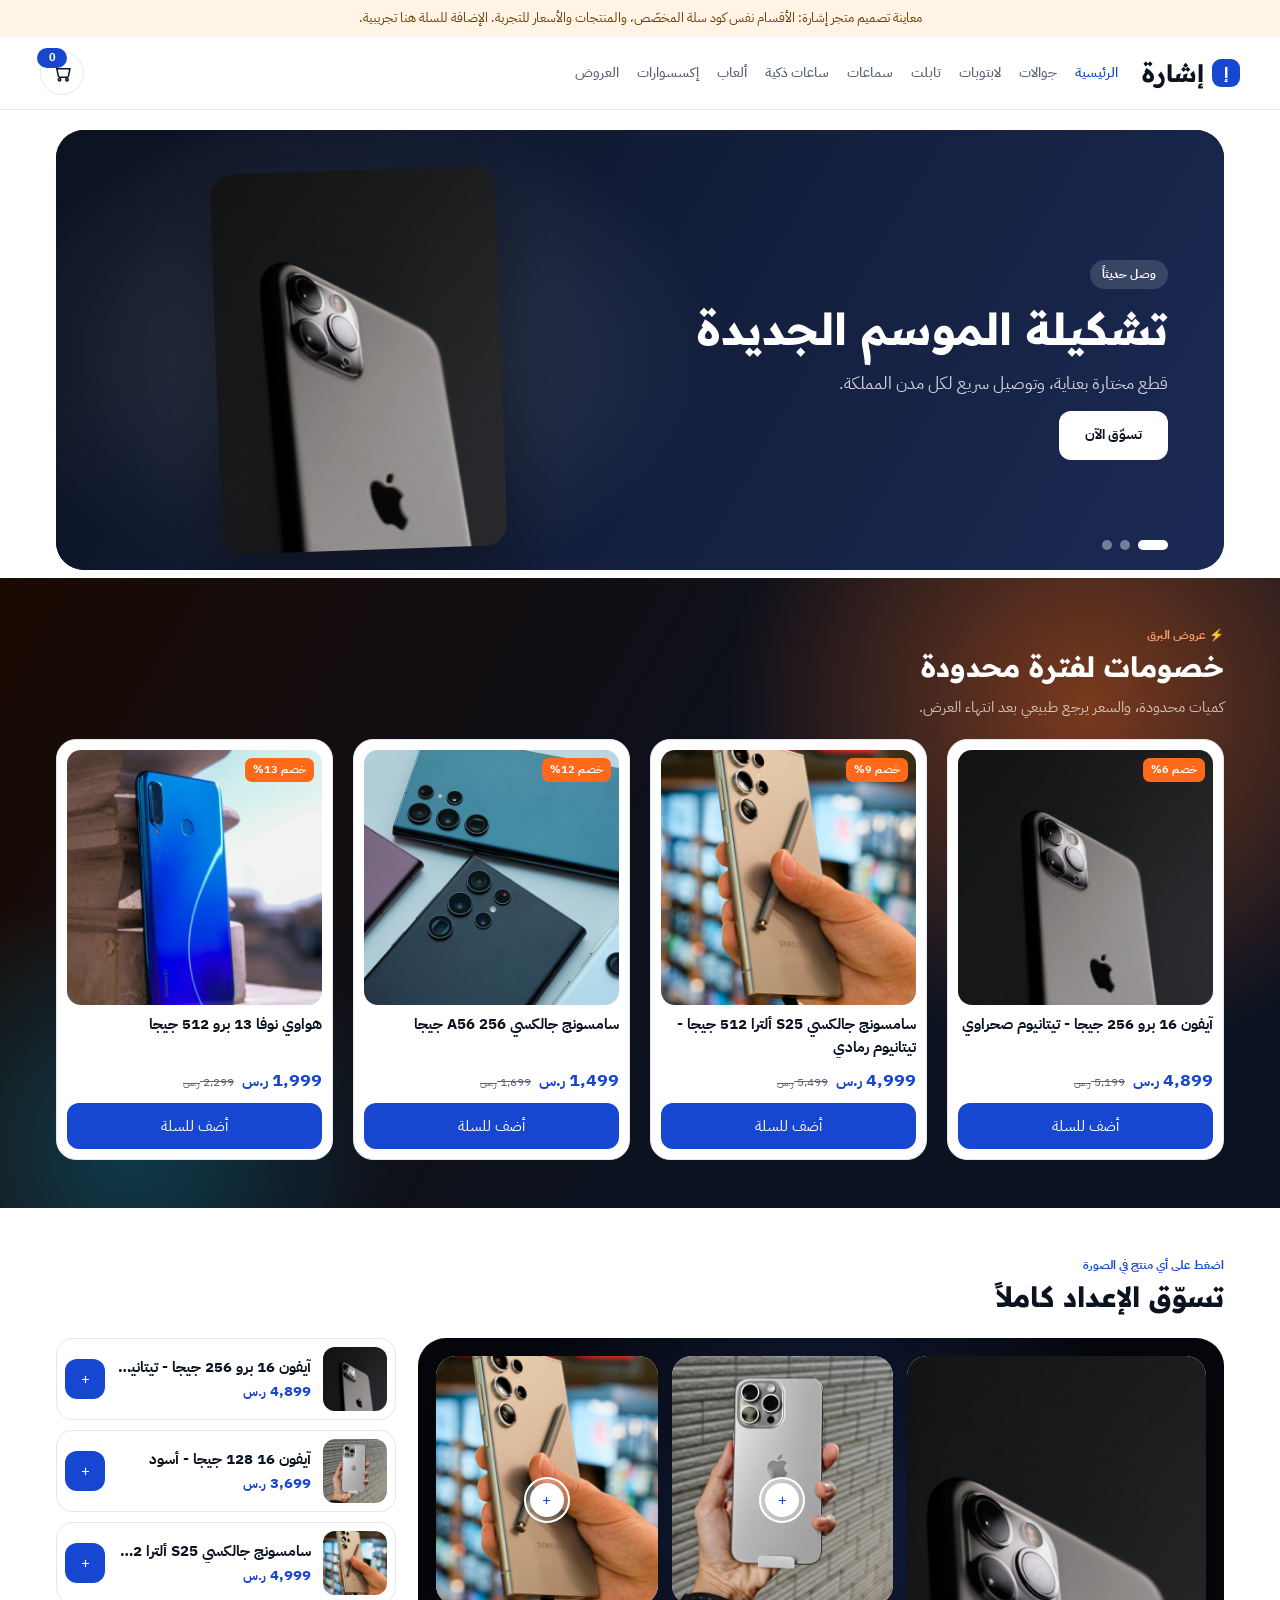
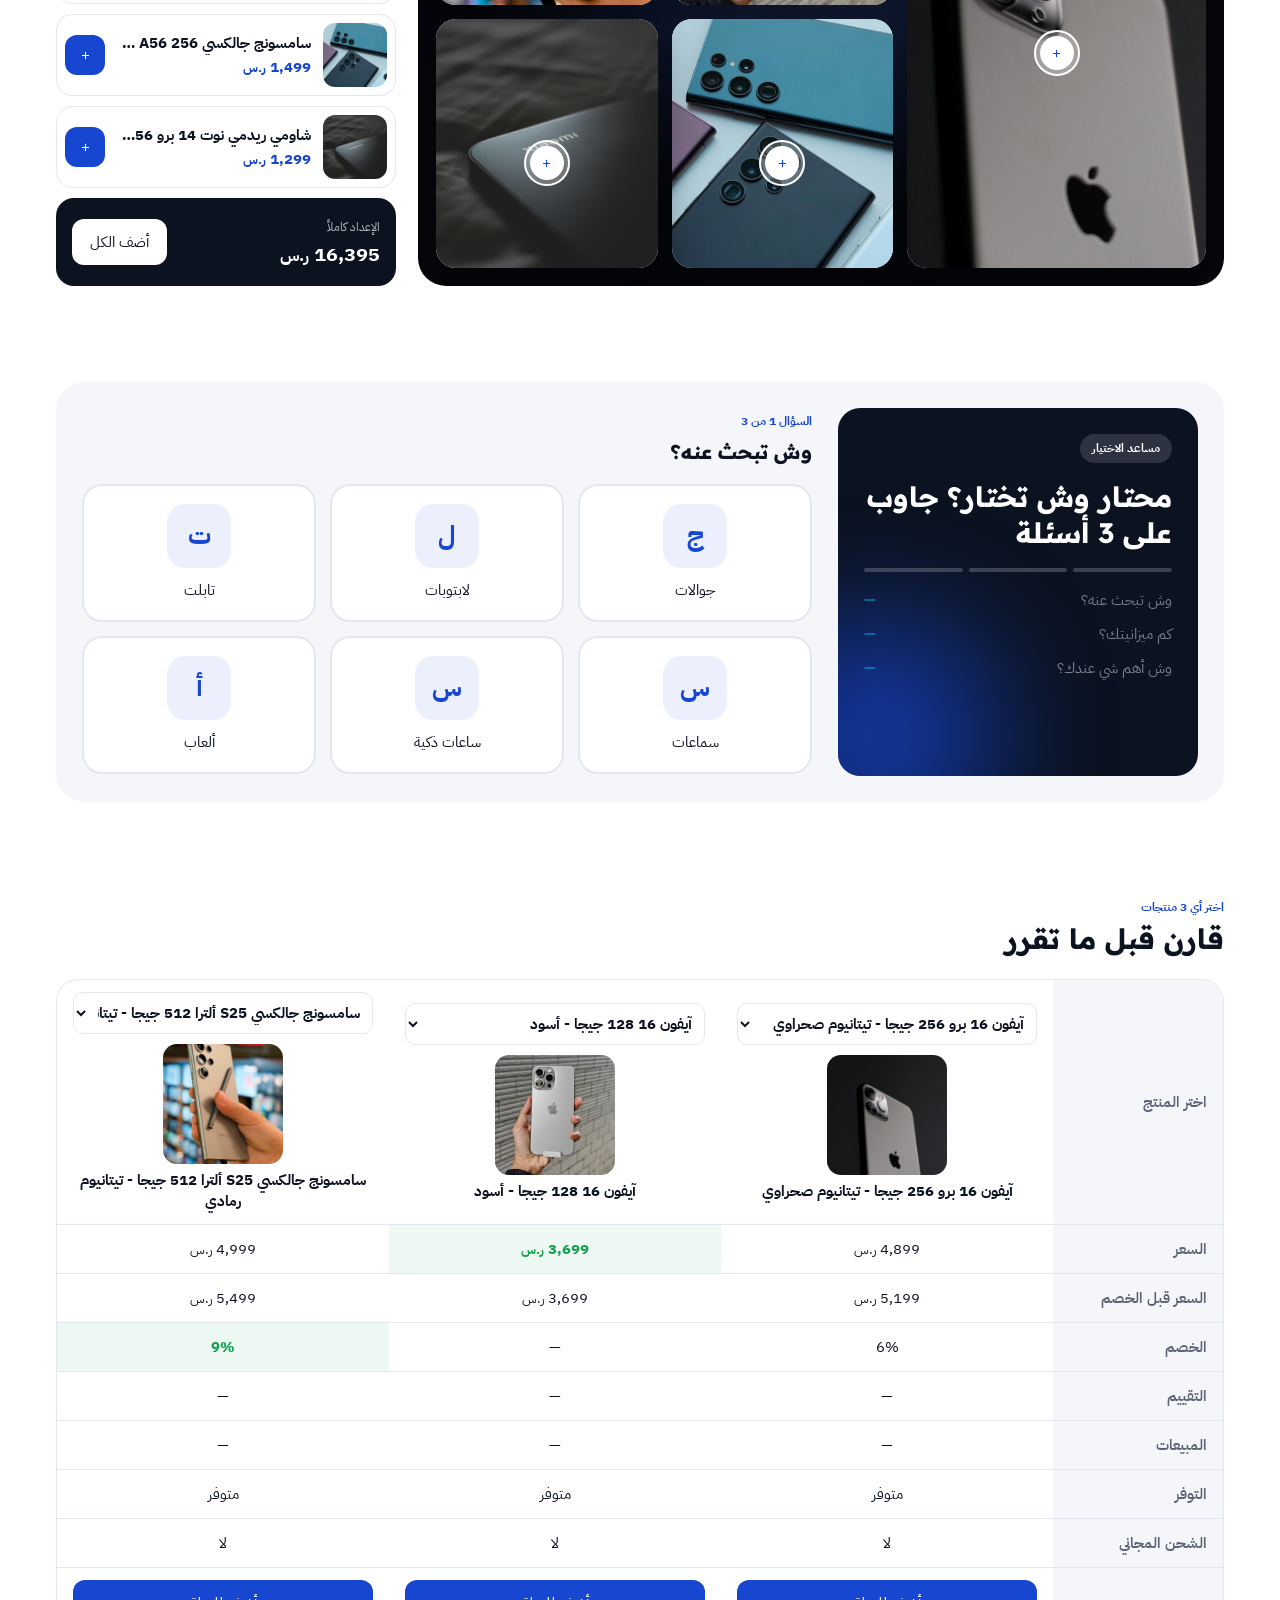
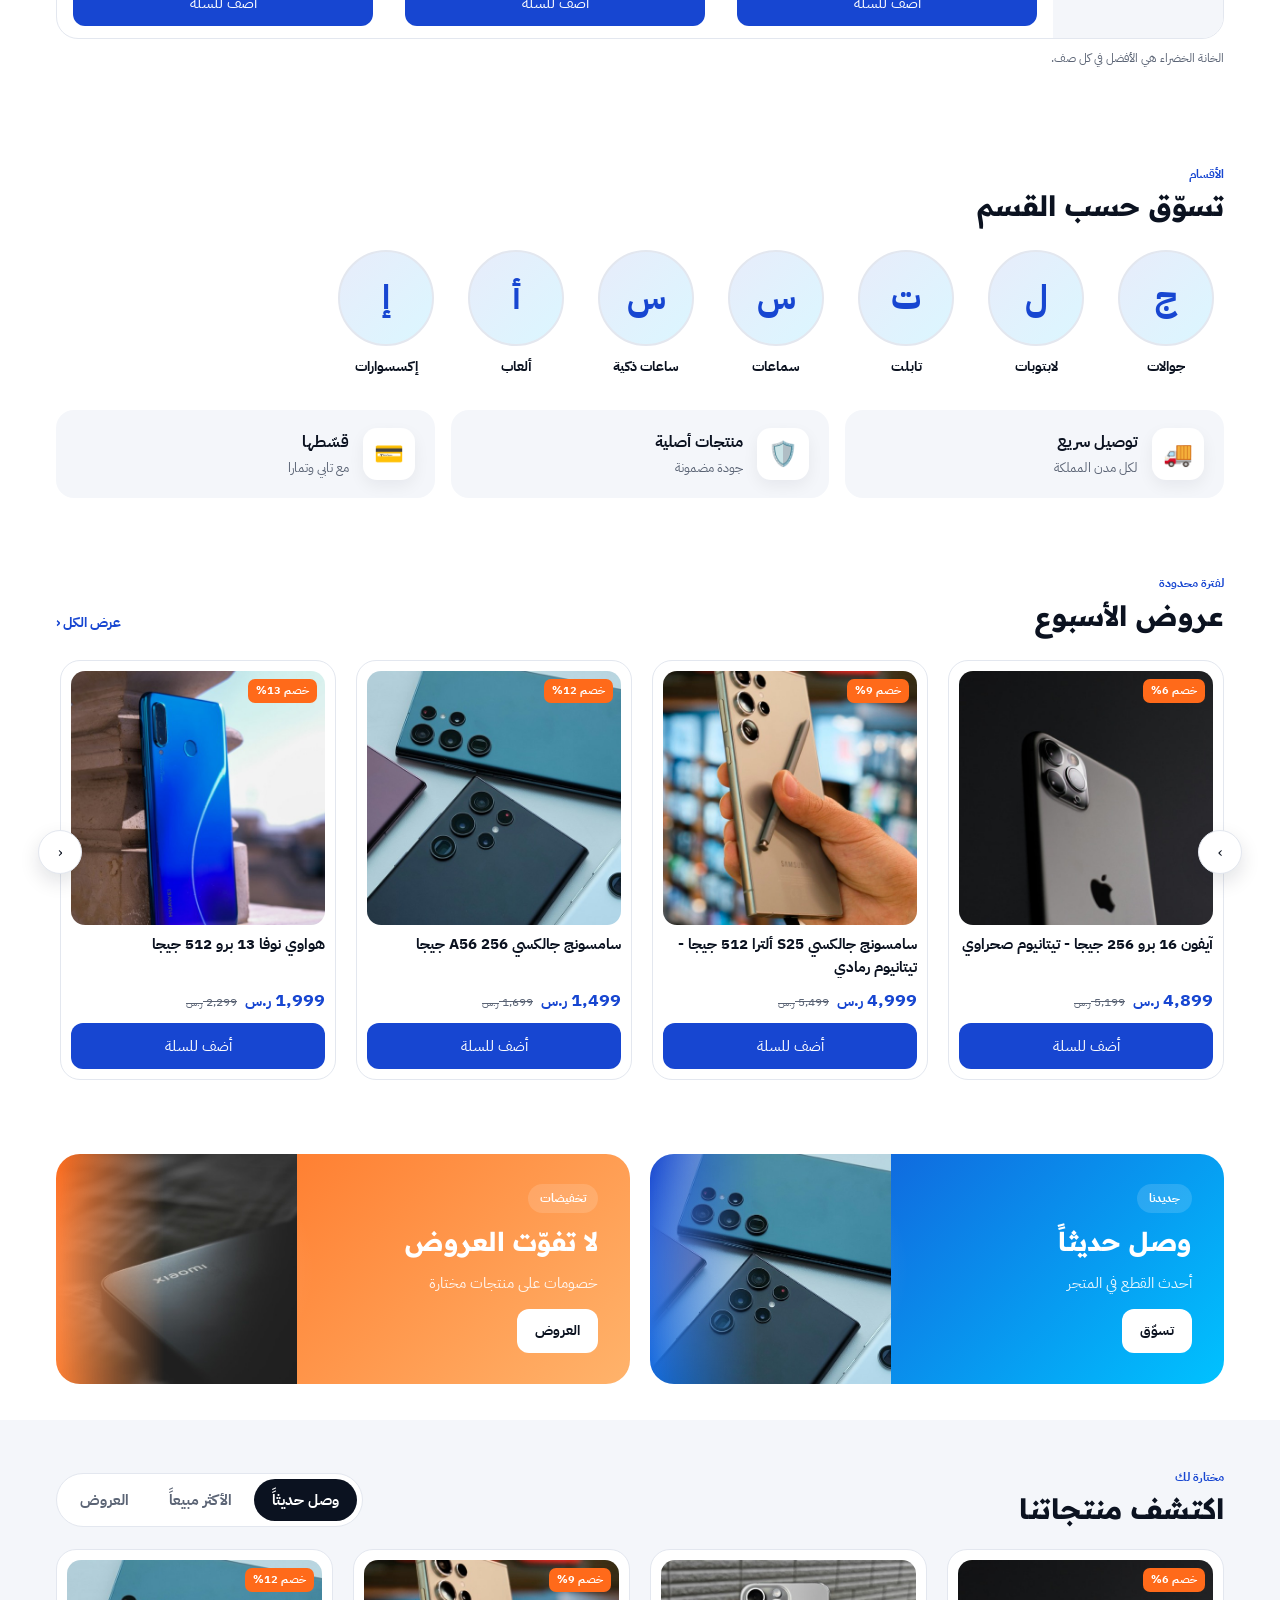
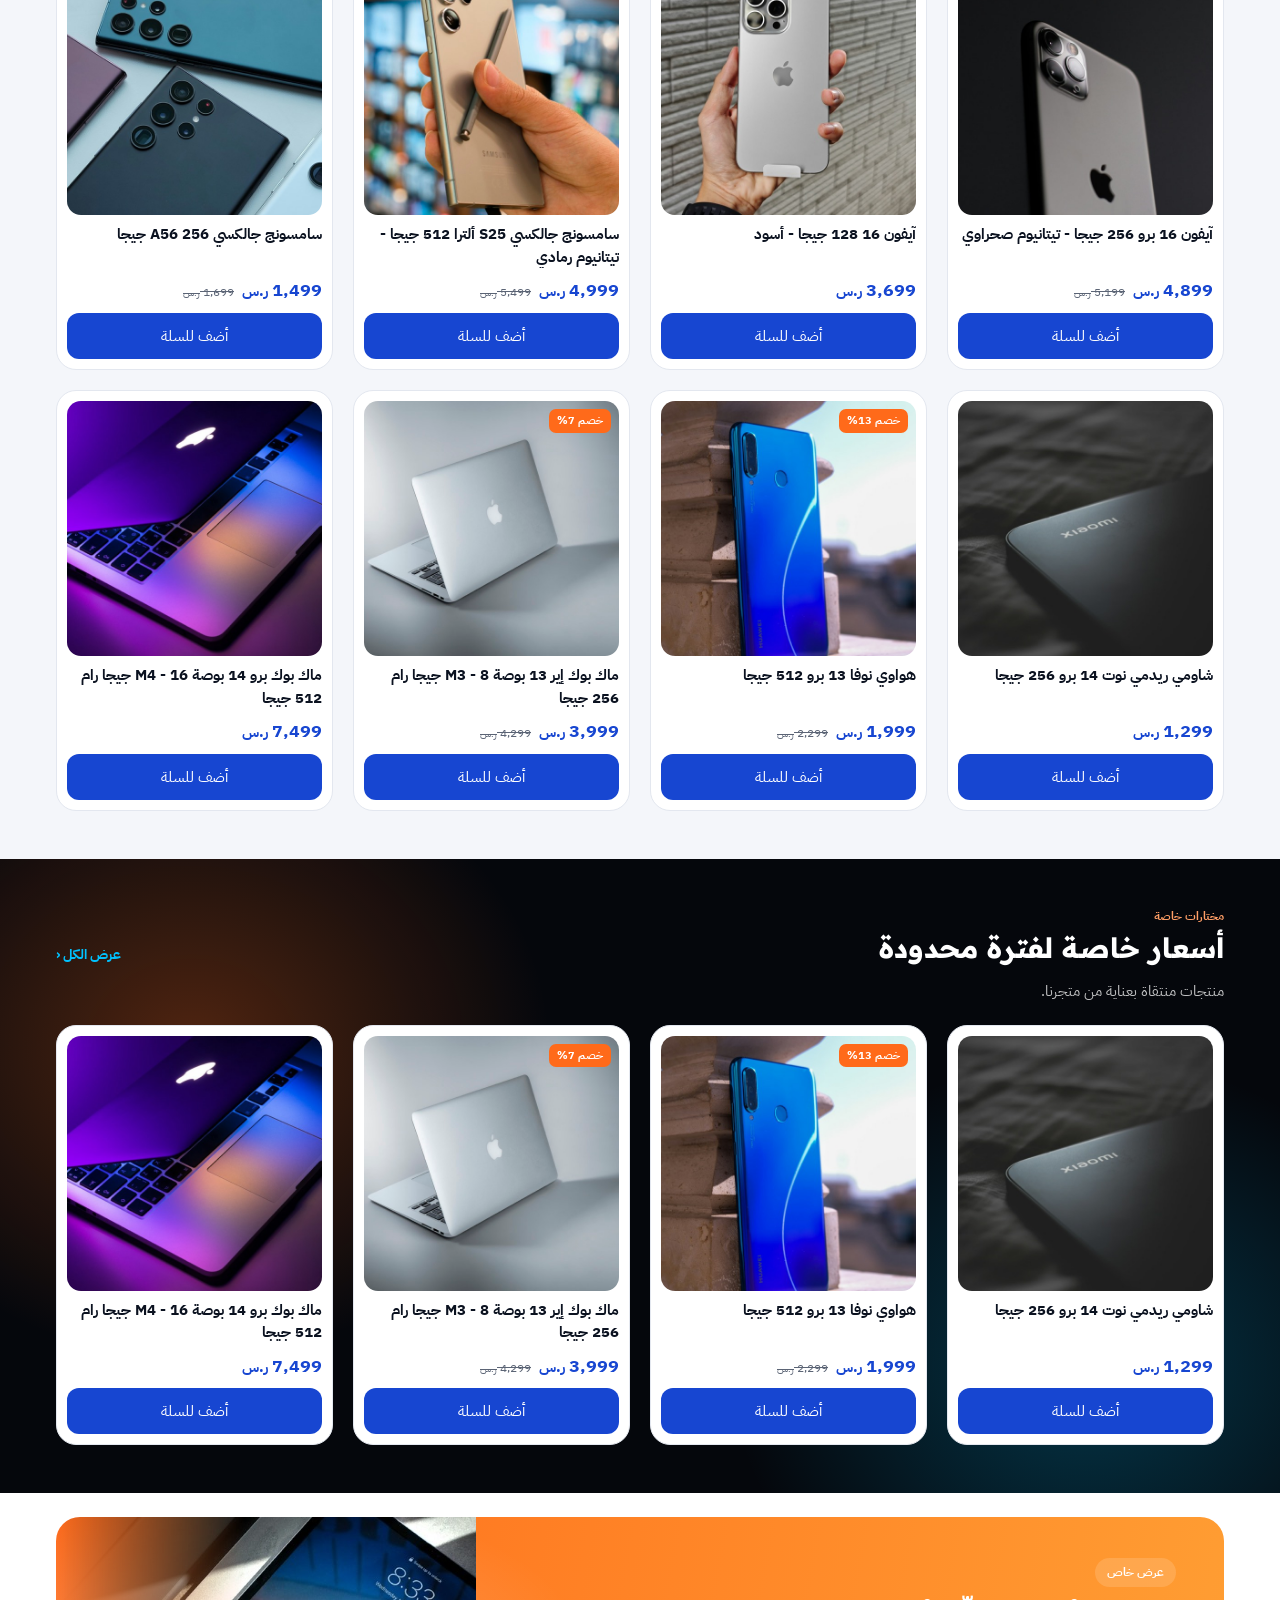
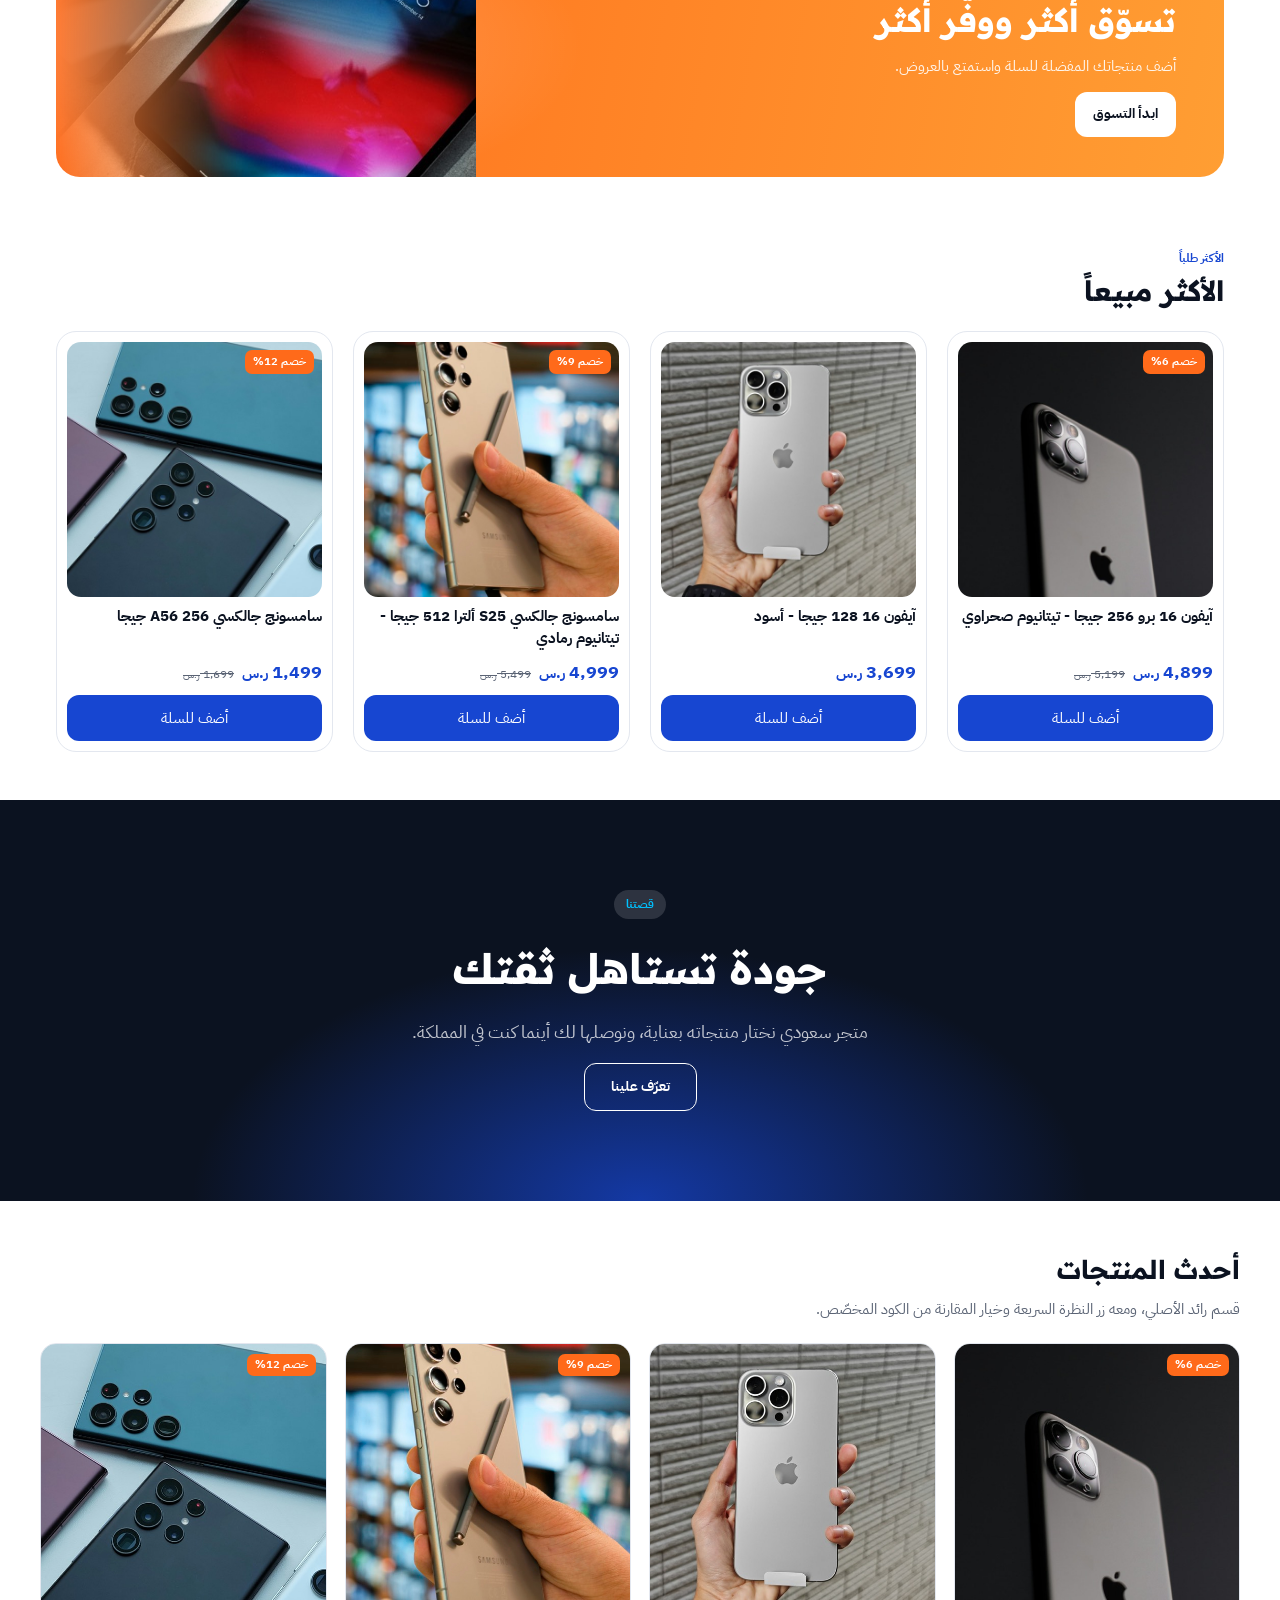
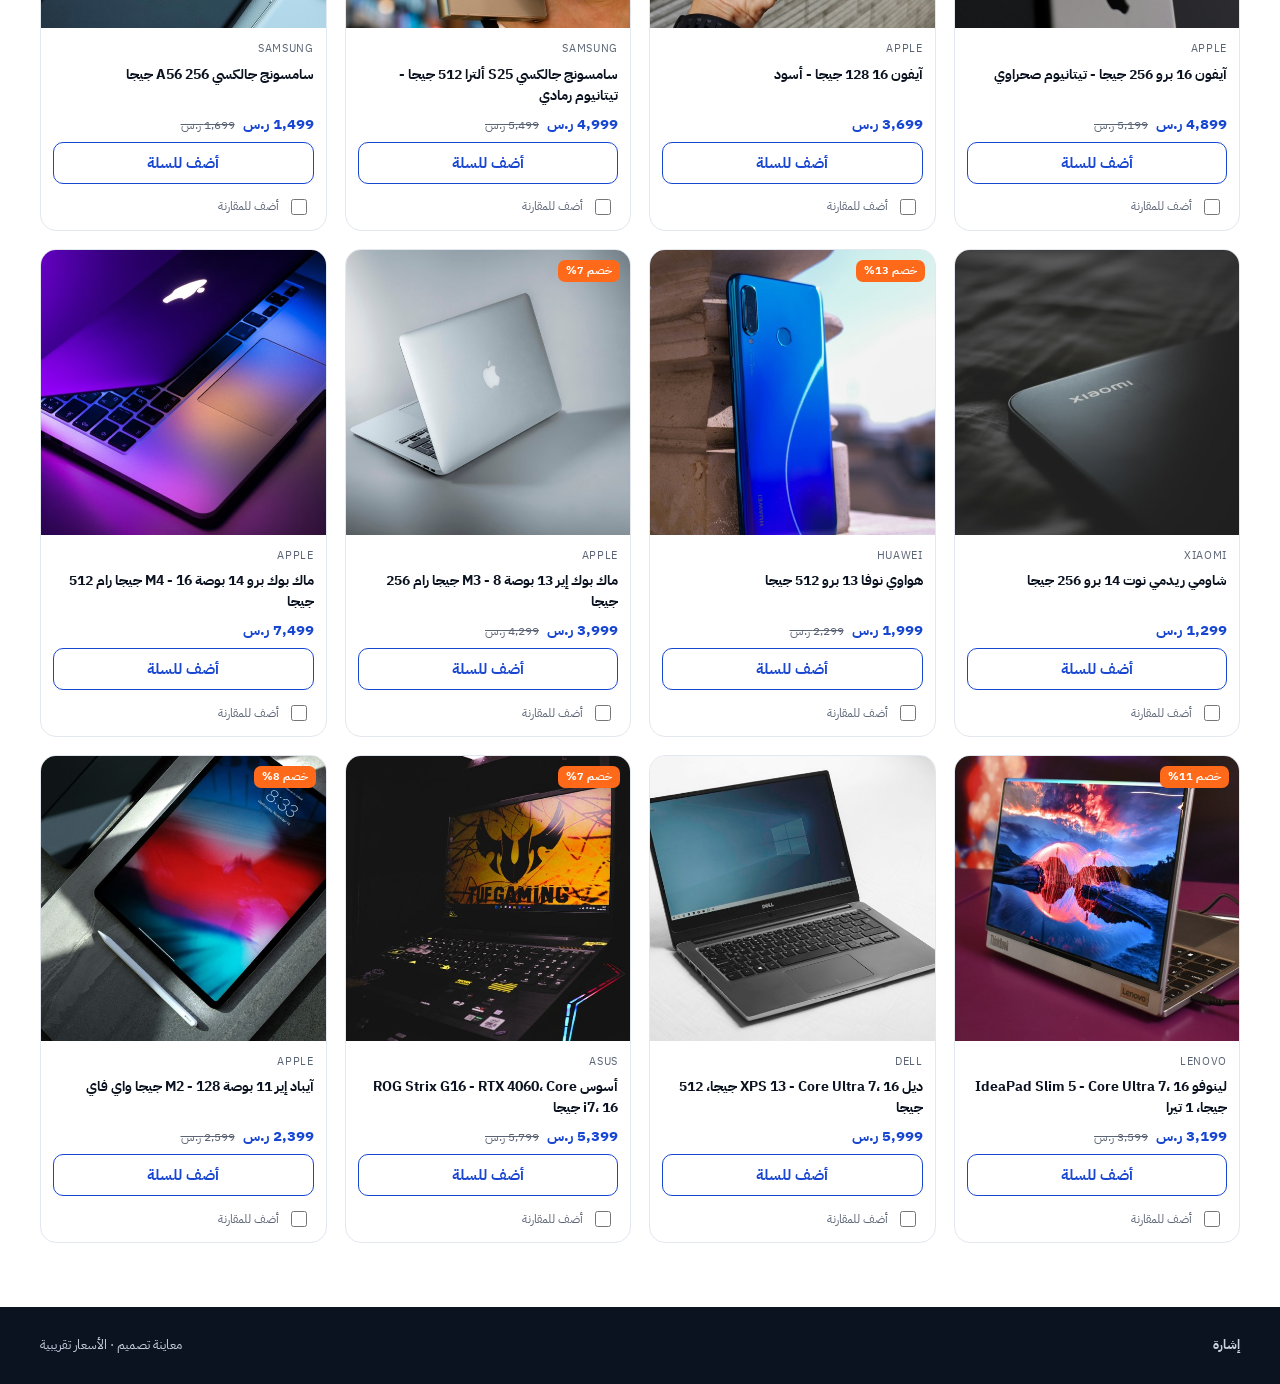
==== index.html @ 4a1db690 "Add files via upload" ====
<!doctype html>
<html lang="ar" dir="rtl"><head><meta charset="utf-8"><meta name="viewport" content="width=device-width,initial-scale=1,viewport-fit=cover">
<meta name="claude:viewport-fit-sides" content="cover">
<title>Ishara Store Preview</title>
<link rel="preconnect" href="https://fonts.googleapis.com"><link rel="preconnect" href="https://fonts.gstatic.com" crossorigin>
<link rel="stylesheet" href="https://fonts.googleapis.com/css2?family=IBM+Plex+Sans+Arabic:wght@400;500;700&family=Readex+Pro:wght@600;700;800&display=swap">
<style>
/* Store preview: Raed-like shell (header, native blocks, footer) around the custom sections. Single light look, like the live store. */
:root{
  --color-primary:#1746D1; --shell-ink:#0B1220; --shell-bg:#FFFFFF; --shell-soft:#F4F6FA; --shell-line:#E3E7EF; --shell-muted:#5B6475; --shell-note:#FFF4E5; --shell-note-fg:#6B3D00;
  --f-body:"IBM Plex Sans Arabic",Tahoma,"Segoe UI",sans-serif; --f-display:"Readex Pro","IBM Plex Sans Arabic",Tahoma,sans-serif;
  color-scheme:light;
}
html,body{background:var(--shell-bg);color:var(--shell-ink)}
body{margin:0;font-family:var(--f-body);font-size:15px;line-height:1.6;direction:rtl}
h1,h2,h3,.ish-h,.ish-h-sm,.ish-slide__txt h2,.ish-story h2,.ish-banner__txt h3{font-family:var(--f-display)}
a{color:inherit}
.gut{padding-left:max(16px,env(safe-area-inset-left,0px));padding-right:max(16px,env(safe-area-inset-right,0px))}
.note{background:var(--shell-note);color:var(--shell-note-fg);font-size:13px;text-align:center;padding-block:8px}
.top{position:sticky;top:env(safe-area-inset-top,0px);z-index:20;background:var(--shell-bg);border-bottom:1px solid var(--shell-line)}
body::before{content:"";position:fixed;inset:0 0 auto;height:env(safe-area-inset-top,0px);z-index:30;background:var(--shell-bg)}
.top__in{max-width:1200px;margin:0 auto;display:flex;align-items:center;gap:24px;padding-block:14px}
.logo{font-family:var(--f-display);font-weight:800;font-size:24px;text-decoration:none;display:flex;align-items:center;gap:8px}
.logo i{width:28px;height:28px;border-radius:9px;background:var(--color-primary);display:grid;place-items:center;color:#fff;font-style:normal;font-size:15px}
.nav{display:flex;gap:18px;flex:1;min-width:0;overflow-x:auto;scrollbar-width:none;font-weight:500;font-size:14px}
.nav::-webkit-scrollbar{display:none}
.nav a{text-decoration:none;white-space:nowrap;color:var(--shell-muted)}
.nav a:hover,.nav a[aria-current]{color:var(--color-primary)}
.cartbtn{position:relative;width:42px;height:42px;border-radius:50%;border:1px solid var(--shell-line);display:grid;place-items:center;flex:none;background:var(--shell-bg)}
.cartbtn svg{width:20px;height:20px;fill:none;stroke:currentColor;stroke-width:1.8}
.cartbtn .s-cart-summary-count{position:absolute;top:-4px;left:-4px;min-width:20px;height:20px;border-radius:10px;background:var(--color-primary);color:#fff;font-size:11px;font-weight:700;display:grid;place-items:center;padding:0 5px}
main{display:block}
.s-block{max-width:1200px;margin:0 auto;padding-block:48px 64px}
.s-block h2{font-size:26px;margin:0 0 6px;text-wrap:balance}
.s-block > p{color:var(--shell-muted);margin:0 0 22px}
.rgrid{display:grid;grid-template-columns:repeat(4,minmax(0,1fr));gap:18px}
.rc{display:flex;flex-direction:column;border:1px solid var(--shell-line);border-radius:16px;overflow:hidden;background:var(--shell-bg)}
.rc .s-product-card-image{aspect-ratio:1/1;max-width:100%;background:var(--shell-soft);overflow:hidden}
.rc .s-product-card-image img{width:100%;height:100%;object-fit:cover;display:block}
.rc .s-product-card-content{display:flex;flex-direction:column;gap:6px;padding:12px;flex:1;min-width:0}
.rc-brand{font-size:11px;letter-spacing:.06em;text-transform:uppercase;color:var(--shell-muted);direction:ltr;text-align:right}
.rc h3{font-family:var(--f-body);font-size:14px;font-weight:700;margin:0;line-height:1.5;min-height:42px;display:-webkit-box;-webkit-line-clamp:2;-webkit-box-orient:vertical;overflow:hidden}
.rc-price{display:flex;gap:8px;align-items:baseline;flex-wrap:wrap;margin-top:auto;font-variant-numeric:tabular-nums}
.rc-price b{color:var(--color-primary)}
.rc-price s{font-size:12px;color:var(--shell-muted)}
.rc-badge{position:absolute;top:10px;right:10px;background:#FF6A1A;color:#fff;font-size:11px;font-weight:800;border-radius:7px;padding:2px 8px}
.rc .s-product-card-image{position:relative}
.rc-add{border:1.5px solid var(--color-primary);background:var(--shell-bg);color:var(--color-primary);border-radius:10px;padding:8px;font:inherit;font-weight:700;cursor:pointer}
.rc-add:hover{background:var(--color-primary);color:#fff}
button:focus-visible,a:focus-visible,input:focus-visible,select:focus-visible{outline:2px solid var(--color-primary);outline-offset:2px}
/* collection page (Raed listing: breadcrumbs, filters, sort, grid) */
.crumbs{max-width:1200px;margin:0 auto;padding-block:16px 0;font-size:13px;color:var(--shell-muted);display:flex;gap:8px}
.crumbs a{text-decoration:none}
.listing{max-width:1200px;margin:0 auto;display:grid;grid-template-columns:250px minmax(0,1fr);gap:28px;padding-block:20px 64px;align-items:start}
.filters{position:sticky;top:calc(84px + env(safe-area-inset-top,0px));border:1px solid var(--shell-line);border-radius:18px;padding:18px;display:flex;flex-direction:column;gap:20px;background:var(--shell-bg)}
.filters h2{font-size:17px;margin:0;display:flex;justify-content:space-between;align-items:center}
.filters h3{font-size:13px;margin:0 0 8px;color:var(--shell-muted);font-family:var(--f-body);letter-spacing:.02em}
.filters fieldset{border:0;margin:0;padding:0;display:flex;flex-direction:column;gap:6px}
.chk{display:flex;align-items:center;gap:8px;font-size:14px;cursor:pointer}
.chk input{accent-color:var(--color-primary);width:16px;height:16px}
.chk small{margin-inline-start:auto;color:var(--shell-muted);font-variant-numeric:tabular-nums}
.linkbtn{border:0;background:none;color:var(--color-primary);font:inherit;font-size:13px;font-weight:700;cursor:pointer;padding:0}
.range{width:100%;accent-color:var(--color-primary)}
.rangev{display:flex;justify-content:space-between;font-size:12px;color:var(--shell-muted);font-variant-numeric:tabular-nums}
.toolbar{display:flex;justify-content:space-between;align-items:center;gap:12px;flex-wrap:wrap;margin-bottom:16px}
.toolbar b{font-size:15px}
.toolbar select{font:inherit;border:1px solid var(--shell-line);border-radius:10px;padding:8px 12px;background:var(--shell-bg);color:var(--shell-ink)}
.ftoggle{display:none;font:inherit;font-weight:700;border:1px solid var(--shell-line);background:var(--shell-bg);border-radius:10px;padding:8px 14px;cursor:pointer;color:var(--shell-ink)}
.empty{border:1px dashed var(--shell-line);border-radius:18px;padding:40px 20px;text-align:center;color:var(--shell-muted);display:flex;flex-direction:column;gap:10px;align-items:center}
.empty b{color:var(--shell-ink);font-size:16px}
.lgrid{grid-template-columns:repeat(3,minmax(0,1fr))}
footer{background:var(--shell-ink);color:#C9D1E0;font-size:13px}
footer .in{max-width:1200px;margin:0 auto;display:flex;justify-content:space-between;gap:16px;flex-wrap:wrap;padding-block:28px}
#toast{position:fixed;z-index:200;left:50%;transform:translateX(-50%);bottom:calc(90px + env(safe-area-inset-bottom,0px));background:var(--shell-ink);color:#fff;border-radius:12px;padding:10px 16px;font-size:14px;max-width:calc(100% - 32px);box-shadow:0 12px 30px rgba(11,18,32,.25)}
@media (max-width:1023px){.rgrid{grid-template-columns:repeat(3,minmax(0,1fr))}.listing{grid-template-columns:1fr}.filters{position:static;display:none}.filters.open{display:flex}.ftoggle{display:inline-block}.lgrid{grid-template-columns:repeat(3,minmax(0,1fr))}}
@media (max-width:767px){.rgrid,.lgrid{grid-template-columns:repeat(2,minmax(0,1fr));gap:10px}.top__in{gap:14px}.logo{font-size:20px}}
@media (prefers-reduced-motion:reduce){*{animation:none!important;transition:none!important;scroll-behavior:auto!important}}

/* ---- ishara-custom.css (as pasted in Salla) ---- */
/* =====================================================================
   Ishara — advanced sections for Salla (Raed theme)
   Paste into: Salla dashboard → Store design (تصميم المتجر) → Custom code → CSS
   Works together with ishara-custom.js
   ===================================================================== */
:root{
  --ish-primary: var(--color-primary, #1746D1);
  --ish-ink:#0B1220; --ish-ink2:#121B30; --ish-cyan:#00C2FF; --ish-orange:#FF6A1A;
  --ish-cloud:#F4F6FA; --ish-line:#E3E7EF; --ish-muted:#5B6475; --ish-text:#0B1220;
  --ish-success:#12A150; --ish-star:#FFB020; --ish-radius:22px;
}
.ish *,.ish-modal *,.ish-tray *,.ish-mbar *{box-sizing:border-box}
.ish{font-family:inherit;color:var(--ish-text);direction:rtl;position:relative}
.ish-wrap{max-width:1200px;margin:0 auto;padding:0 16px}
.ish-sec{padding:48px 0}
.ish-h{font-size:28px;line-height:1.3;font-weight:800;margin:0}
.ish-h-sm{font-size:20px;font-weight:800;margin:0}
.ish-eyebrow{font-size:12px;font-weight:800;color:var(--ish-primary)}
.ish-muted{color:var(--ish-muted)}
.ish-head{display:flex;align-items:flex-end;justify-content:space-between;gap:16px;margin-bottom:22px;flex-wrap:wrap}
.ish-head>div{display:flex;flex-direction:column;gap:4px}
.ish-btn{display:inline-flex;align-items:center;justify-content:center;gap:8px;border:0;cursor:pointer;background:var(--ish-primary);color:#fff;font:inherit;font-weight:700;font-size:14px;border-radius:12px;padding:11px 18px;transition:filter .2s,transform .2s;text-decoration:none}
.ish-btn:hover{filter:brightness(1.1)}
.ish-btn:active{transform:scale(.98)}
.ish-btn--light{background:#fff;color:var(--ish-ink)}
.ish-btn--ghost{background:transparent;color:inherit;border:1.5px solid currentColor}
.ish-btn--outline{background:#fff;color:var(--ish-primary);border:1.5px solid var(--ish-primary)}
.ish-btn[disabled]{opacity:.45;cursor:not-allowed}
.ish-loading{opacity:.6;pointer-events:none}
.ish button{font:inherit;cursor:pointer}

/* card */
.ish-grid4{display:grid;grid-template-columns:repeat(4,1fr);gap:20px}
.ish-grid3{display:grid;grid-template-columns:repeat(3,1fr);gap:18px}
.ish-card{background:#fff;border:1px solid var(--ish-line);border-radius:20px;padding:10px;display:flex;flex-direction:column;gap:8px;position:relative;color:var(--ish-text);transition:box-shadow .25s,transform .25s}
.ish-card:hover{box-shadow:0 20px 40px rgba(11,18,32,.10);transform:translateY(-3px)}
.ish-card__img{display:block;aspect-ratio:1/1;border-radius:14px;overflow:hidden;background:var(--ish-cloud)}
.ish-card__img img{width:100%;height:100%;object-fit:cover;transition:transform .4s}
.ish-card:hover .ish-card__img img{transform:scale(1.05)}
.ish-card__name{font-weight:700;line-height:1.5;color:inherit;text-decoration:none;display:-webkit-box;-webkit-line-clamp:2;-webkit-box-orient:vertical;overflow:hidden;min-height:42px}
.ish-badge{position:absolute;top:18px;right:18px;background:var(--ish-orange);color:#fff;font-weight:800;font-size:11px;border-radius:7px;padding:3px 8px}
.ish-price{display:flex;align-items:baseline;gap:8px;margin-top:auto;flex-wrap:wrap}
.ish-price b{font-size:18px;color:var(--ish-primary);font-weight:800}
.ish-price s{font-size:12px;color:var(--ish-muted)}
.ish-card .ish-btn{width:100%}

/* flash sale */
.ish-flash{background:linear-gradient(120deg,#1a0a02,var(--ish-ink) 60%);color:#fff;overflow:hidden;isolation:isolate}
.ish-flash::before{content:"";position:absolute;inset:0;z-index:-1;background:radial-gradient(40% 80% at 85% 20%,rgba(255,106,26,.45),transparent 70%),radial-gradient(30% 60% at 10% 90%,rgba(0,194,255,.25),transparent 70%)}
.ish-flash .ish-eyebrow{color:#FF9E66}
.ish-cd{display:flex;gap:8px}
.ish-cd span{background:rgba(255,255,255,.08);border:1px solid rgba(255,255,255,.15);border-radius:14px;min-width:62px;padding:8px 6px;text-align:center;font-size:24px;font-weight:900;font-variant-numeric:tabular-nums;line-height:1.1}
.ish-cd small{display:block;font-size:10px;font-weight:500;opacity:.7}
.ish-stock{display:flex;flex-direction:column;gap:4px;font-size:11px;color:var(--ish-muted)}
.ish-stock i{display:block;height:6px;border-radius:3px;background:#FBE3D6;overflow:hidden}
.ish-stock i b{display:block;height:100%;background:linear-gradient(90deg,#FF9E33,var(--ish-orange))}
.ish-stock strong{color:var(--ish-orange)}

/* shop the setup */
.ish-setup{display:grid;grid-template-columns:1fr 340px;gap:22px}
.ish-scene{position:relative;min-height:520px;border-radius:28px;overflow:hidden;background:radial-gradient(60% 70% at 50% 35%,#1b2a55,#05070c 75%);isolation:isolate}
.ish-scene>img.ish-scene__bg{position:absolute;inset:0;width:100%;height:100%;object-fit:cover;z-index:-1}
.ish-pin{position:absolute;padding:0;line-height:1;width:34px;height:34px;margin:-17px 0 0 -17px;border-radius:50%;background:#fff;color:var(--ish-primary);display:grid;place-items:center;font-weight:900;font-size:18px;border:0;box-shadow:0 0 0 6px rgba(255,255,255,.22);z-index:3;cursor:pointer}
.ish-pin::after{content:"";position:absolute;inset:-6px;border-radius:50%;border:2px solid #fff;animation:ish-ping 2s infinite}
@keyframes ish-ping{to{transform:scale(1.8);opacity:0}}
.ish-pin[aria-pressed="true"]{background:var(--ish-orange);color:#fff}
.ish-pop{position:absolute;z-index:4;background:#fff;color:var(--ish-text);border-radius:16px;padding:10px;display:none;gap:10px;align-items:center;width:280px;box-shadow:0 20px 50px rgba(0,0,0,.4)}
.ish-pop.on{display:flex}
.ish-pop img{width:62px;height:62px;border-radius:12px;object-fit:cover;flex:none}
.ish-list{display:flex;flex-direction:column;gap:10px}
.ish-row{display:flex;gap:12px;align-items:center;background:#fff;border:1px solid var(--ish-line);border-radius:16px;padding:8px;cursor:pointer;transition:border-color .2s,box-shadow .2s}
.ish-row.on{border-color:var(--ish-primary);box-shadow:0 0 0 3px rgba(23,70,209,.15)}
.ish-row img{width:64px;height:64px;border-radius:12px;object-fit:cover;flex:none}
.ish-row__mid{flex:1;min-width:0;display:flex;flex-direction:column}
.ish-row__mid span{font-weight:700;white-space:nowrap;overflow:hidden;text-overflow:ellipsis}
.ish-row__mid b{color:var(--ish-primary)}
.ish-plus{width:40px;height:40px;border-radius:12px;background:var(--ish-primary);color:#fff;display:grid;place-items:center;flex:none;border:0;cursor:pointer}
.ish-total{background:var(--ish-ink);color:#fff;border-radius:18px;padding:16px;display:flex;justify-content:space-between;align-items:center;gap:10px;margin-top:auto}

/* quiz */
.ish-quiz{display:grid;grid-template-columns:360px 1fr;gap:26px;background:var(--ish-cloud);border-radius:28px;padding:26px;min-height:420px}
.ish-qside{background:var(--ish-ink);color:#fff;border-radius:22px;padding:26px;display:flex;flex-direction:column;gap:16px;position:relative;overflow:hidden;isolation:isolate}
.ish-qside::before{content:"";position:absolute;width:240px;height:240px;border-radius:50%;background:var(--ish-primary);filter:blur(60px);opacity:.7;left:-80px;bottom:-80px;z-index:-1}
.ish-pill{display:inline-flex;align-self:flex-start;border-radius:999px;padding:4px 12px;font-size:12px;font-weight:700;background:rgba(0,194,255,.18);color:var(--ish-cyan)}
.ish-steps{display:flex;gap:6px}
.ish-steps i{flex:1;height:4px;border-radius:2px;background:rgba(255,255,255,.2)}
.ish-steps i.on{background:var(--ish-cyan)}
.ish-qsum{list-style:none;margin:0;padding:0;display:flex;flex-direction:column;gap:10px}
.ish-qsum li{display:flex;justify-content:space-between;gap:10px}
.ish-qsum b{color:var(--ish-cyan)}
.ish-opts{display:grid;grid-template-columns:repeat(3,1fr);gap:14px}
.ish-opt{background:#fff;border:2px solid var(--ish-line);border-radius:20px;padding:18px 12px;display:flex;flex-direction:column;align-items:center;gap:10px;font-weight:800;color:var(--ish-text);transition:border-color .2s,transform .2s,box-shadow .2s}
.ish-opt:hover{border-color:var(--ish-primary);transform:translateY(-3px);box-shadow:0 14px 30px rgba(23,70,209,.12)}
.ish-opt img{width:84px;height:84px;border-radius:16px;object-fit:cover}
.ish-opt .ish-ico{width:64px;height:64px;border-radius:18px;background:rgba(23,70,209,.08);color:var(--ish-primary);display:grid;place-items:center;font-size:26px;font-weight:900}
.ish-opt small{font-weight:500;color:var(--ish-muted)}

/* compare */
.ish-cmpwrap{border:1px solid var(--ish-line);border-radius:22px;overflow:auto;background:#fff}
.ish-cmp{width:100%;border-collapse:collapse;table-layout:fixed;min-width:640px}
.ish-cmp td{padding:12px 16px;border-bottom:1px solid var(--ish-line);text-align:center;vertical-align:middle}
.ish-cmp td:first-child{text-align:right;color:var(--ish-muted);font-weight:600;width:170px;background:var(--ish-cloud)}
.ish-cmp tr:last-child td{border-bottom:0}
.ish-cmp select{font:inherit;border:1.5px solid var(--ish-line);border-radius:10px;padding:8px;width:100%;font-weight:700;background:#fff;color:var(--ish-text)}
.ish-cmp img{width:120px;height:120px;object-fit:cover;border-radius:14px;margin:10px auto 6px;display:block}
.ish-cmp td.best{background:rgba(18,161,80,.08);color:var(--ish-success);font-weight:800}

/* product page */
.ish-fbt{display:grid;grid-template-columns:1fr 300px;gap:24px;align-items:center;border:1px solid var(--ish-line);border-radius:24px;padding:22px;background:#fff}
.ish-fbt__items{display:flex;gap:10px;align-items:stretch}
.ish-fbt__plus{align-self:center;font-size:24px;color:var(--ish-muted)}
.ish-fbt__it{flex:1;min-width:0;display:flex;flex-direction:column;gap:6px;border:2px solid var(--ish-line);border-radius:18px;padding:10px;position:relative;cursor:pointer;opacity:.55;transition:opacity .2s,border-color .2s}
.ish-fbt__it.on{opacity:1;border-color:var(--ish-primary)}
.ish-fbt__it img{width:100%;aspect-ratio:1/1;object-fit:cover;border-radius:12px}
.ish-fbt__it input{position:absolute;top:16px;right:16px;width:18px;height:18px;accent-color:var(--ish-primary)}
.ish-fbt__it span{font-size:12px;font-weight:700;line-height:1.4;display:-webkit-box;-webkit-line-clamp:2;-webkit-box-orient:vertical;overflow:hidden}
.ish-fbt__it b{color:var(--ish-primary);margin-top:auto}
.ish-sum{background:var(--ish-cloud);border-radius:18px;padding:18px;display:flex;flex-direction:column;gap:10px}
.ish-sum .r{display:flex;justify-content:space-between}
.ish-calc{display:grid;grid-template-columns:1fr 1fr;gap:22px}
.ish-panel{border:1px solid var(--ish-line);border-radius:22px;padding:22px;display:flex;flex-direction:column;gap:14px;background:#fff}
.ish-plans{display:grid;grid-template-columns:repeat(4,1fr);gap:10px}
.ish-plans button,.ish-conds button{border:1.5px solid var(--ish-line);border-radius:14px;padding:12px 6px;display:flex;flex-direction:column;align-items:center;gap:4px;font-weight:800;background:#fff;color:var(--ish-text)}
.ish-plans button small,.ish-conds button small{font-weight:600;color:var(--ish-muted);font-size:11px}
.ish-plans button[aria-pressed="true"],.ish-conds button[aria-pressed="true"]{border-color:var(--ish-primary);color:var(--ish-primary);background:rgba(23,70,209,.05)}
.ish-tag{border-radius:6px;padding:2px 8px;font-weight:800;font-size:12px;direction:ltr;color:#0B1220}
.ish-tag--tabby{background:#3BFFC1}.ish-tag--tamara{background:#F7C8B4}
.ish-sched{display:flex;gap:6px}
.ish-sched div{flex:1;background:var(--ish-cloud);border-radius:12px;padding:10px 6px;text-align:center;font-size:11px;color:var(--ish-muted)}
.ish-sched b{display:block;font-size:14px;color:var(--ish-text)}
.ish-conds{display:flex;gap:8px}.ish-conds button{flex:1}
.ish-select{font:inherit;border:1.5px solid var(--ish-line);border-radius:12px;padding:11px 12px;font-weight:600;background:#fff;width:100%;color:var(--ish-text)}
.ish-chk{display:flex;align-items:center;gap:10px;cursor:pointer}
.ish-chk input{width:18px;height:18px;accent-color:var(--ish-primary)}
.ish-trade{background:var(--ish-ink);color:#fff;border-radius:18px;padding:16px;display:flex;justify-content:space-between;align-items:center;gap:10px}
.ish-trade b{display:block;font-size:20px}
.ish-faq-search{display:flex;gap:10px;align-items:center;border:1.5px solid var(--ish-line);border-radius:14px;padding:12px 16px;background:#fff}
.ish-faq-search:focus-within{border-color:var(--ish-primary)}
.ish-faq-search input{border:0;outline:0;flex:1;font:inherit;background:transparent}
.ish-faq details{border-bottom:1px solid var(--ish-line);padding:15px 0}
.ish-faq summary{font-weight:700;cursor:pointer;display:flex;justify-content:space-between;list-style:none}
.ish-faq summary::-webkit-details-marker{display:none}
.ish-faq summary::after{content:"+";color:var(--ish-primary);font-size:20px;line-height:1}
.ish-faq details[open] summary::after{content:"−"}
.ish-faq p{color:var(--ish-muted);margin:8px 0 0}
.ish-faq mark{background:rgba(255,176,32,.35);color:inherit;border-radius:3px}

/* listing: quick view + compare */
.ish-qv{position:absolute;bottom:10px;left:50%;transform:translate(-50%,8px);opacity:0;z-index:5;background:rgba(11,18,32,.88);color:#fff;border:0;border-radius:999px;padding:6px 14px;font:inherit;font-size:12px;font-weight:700;white-space:nowrap;cursor:pointer;transition:.25s}
custom-salla-product-card:hover .ish-qv,.ish-qv:focus-visible{opacity:1;transform:translate(-50%,0)}
@media (hover:none){.ish-qv{opacity:1;transform:translate(-50%,0)}}
.ish-cmpchk{display:flex;align-items:center;gap:8px;font-size:12px;color:var(--ish-muted);cursor:pointer;margin:6px 0 0;padding:0 4px}
.ish-cmpchk input{width:16px;height:16px;accent-color:var(--ish-primary)}
.ish-tray{position:fixed;bottom:20px;left:50%;transform:translateX(-50%);z-index:9990;background:var(--ish-ink);color:#fff;border-radius:18px;padding:12px 16px;display:none;align-items:center;gap:14px;box-shadow:0 20px 50px rgba(11,18,32,.4);direction:rtl;font-family:inherit;max-width:calc(100% - 24px)}
.ish-tray.on{display:flex}
.ish-slot{position:relative;width:52px;height:52px;border-radius:12px;background:rgba(255,255,255,.08);border:1px dashed rgba(255,255,255,.25);overflow:visible;flex:none}
.ish-slot img{width:100%;height:100%;object-fit:cover;border-radius:12px}
.ish-slot button{position:absolute;top:-6px;left:-6px;width:20px;height:20px;border-radius:50%;background:var(--ish-orange);color:#fff;border:0;font-size:12px;line-height:1;cursor:pointer}
.ish-modal{position:fixed;inset:0;z-index:9999;background:rgba(5,7,12,.6);backdrop-filter:blur(6px);display:none;align-items:center;justify-content:center;padding:16px;direction:rtl;font-family:inherit}
.ish-modal.on{display:flex}
.ish-modal__box{background:#fff;color:var(--ish-text);border-radius:24px;max-width:980px;width:100%;max-height:90vh;overflow:auto;position:relative;padding:26px;box-shadow:0 40px 100px rgba(0,0,0,.4)}
.ish-modal__x{position:absolute;top:12px;left:12px;width:40px;height:40px;border-radius:50%;background:var(--ish-cloud);border:0;font-size:22px;cursor:pointer;z-index:2}
.ish-qvgrid{display:grid;grid-template-columns:1fr 1fr;gap:26px;align-items:center}
.ish-qvgrid>img{width:100%;aspect-ratio:1/1;object-fit:cover;border-radius:20px;background:var(--ish-cloud)}
.ish-qvgrid .ish-desc{color:var(--ish-muted);font-size:14px;display:-webkit-box;-webkit-line-clamp:4;-webkit-box-orient:vertical;overflow:hidden}

/* mobile bottom bar */
.ish-mbar{display:none}
@media (max-width:767px){
  .ish-mbar{display:grid;position:fixed;bottom:0;inset-inline:0;z-index:9980;grid-template-columns:repeat(5,1fr);background:rgba(255,255,255,.96);backdrop-filter:blur(10px);border-top:1px solid var(--ish-line);padding:8px 4px calc(8px + env(safe-area-inset-bottom));direction:rtl;font-family:inherit}
  .ish-mbar a{display:flex;flex-direction:column;align-items:center;gap:2px;font-size:10px;color:var(--ish-muted);text-decoration:none;position:relative}
  .ish-mbar a.on{color:var(--ish-primary);font-weight:700}
  .ish-mbar svg{width:22px;height:22px}
  .ish-mbar .ish-cnt{position:absolute;top:-4px;left:calc(50% - 22px);background:var(--ish-orange);color:#fff;border-radius:999px;font-size:10px;min-width:16px;height:16px;display:grid;place-items:center;padding:0 4px}
  body.ish-has-mbar{padding-bottom:64px}
  body.ish-has-mbar .ish-tray{bottom:84px}
}

/* responsive */
@media (max-width:1023px){
  .ish-grid4{grid-template-columns:repeat(2,1fr)}
  .ish-setup,.ish-quiz,.ish-fbt,.ish-calc{grid-template-columns:1fr}
  .ish-scene{min-height:420px}
}
@media (max-width:767px){
  .ish-sec{padding:28px 0}
  .ish-h{font-size:22px}
  .ish-grid4{display:flex;overflow-x:auto;gap:12px;scroll-snap-type:x mandatory;padding-bottom:6px}
  .ish-grid4>.ish-card{flex:0 0 62%;scroll-snap-align:start}
  .ish-grid3{grid-template-columns:repeat(2,1fr);gap:10px}
  .ish-cd span{min-width:44px;font-size:17px;padding:5px 4px}
  .ish-opts{grid-template-columns:repeat(2,1fr)}
  .ish-quiz{padding:14px}
  .ish-scene{min-height:340px}
  .ish-pop{width:240px}
  .ish-fbt__items{overflow-x:auto}
  .ish-fbt__it{flex:0 0 42%}
  .ish-plans{grid-template-columns:repeat(2,1fr)}
  .ish-qvgrid{grid-template-columns:1fr}
  .ish-tray{gap:8px;padding:10px}
  .ish-tray .ish-tray__txt{display:none}
}
@media (prefers-reduced-motion:reduce){.ish *,.ish-pin::after{animation:none!important;transition:none!important}}

.ish-mbar [hidden]{display:none!important}

/* setup: auto grid (no overlap) */
.ish-scene--grid{display:grid;grid-template-columns:1.35fr 1fr 1fr;grid-template-rows:1fr 1fr;gap:14px;padding:18px;min-height:540px}
.ish-scene--grid .ish-tile{position:relative;border-radius:20px;overflow:hidden;background:#fff;box-shadow:0 20px 44px rgba(0,0,0,.4);min-height:0;transition:transform .35s}
.ish-scene--grid .ish-tile:first-child{grid-row:1 / span 2}
.ish-scene--grid.ish-n1,.ish-scene--grid.ish-n2{grid-template-columns:repeat(2,1fr);grid-template-rows:1fr}
.ish-scene--grid.ish-n1 .ish-tile:first-child,.ish-scene--grid.ish-n2 .ish-tile:first-child{grid-row:auto}
.ish-scene--grid.ish-n3{grid-template-columns:1.35fr 1fr}
.ish-scene--grid.ish-n4 .ish-tile:nth-child(4){grid-column:span 2}
.ish-scene--grid .ish-tile:hover{transform:translateY(-4px)}
.ish-scene--grid .ish-tile img{position:absolute;inset:0;width:100%;height:100%;object-fit:cover;object-position:center top}
.ish-scene--grid .ish-pin{left:50%;top:58%}
@media (max-width:767px){
  .ish-scene--grid{grid-template-columns:1fr 1fr;grid-template-rows:none;grid-auto-rows:190px;min-height:0;padding:12px;gap:10px}
  .ish-scene--grid .ish-tile:first-child{grid-row:auto;grid-column:1 / -1}
  .ish-scene--grid.ish-n4 .ish-tile:nth-child(4){grid-column:auto}
}

/* ================= basic home sections ================= */
.ish-pill{display:inline-block;align-self:flex-start;font-size:12px;font-weight:800;border-radius:999px;padding:5px 12px;background:rgba(255,255,255,.14);color:#fff}
.ish-more{color:var(--ish-primary);font-weight:700;text-decoration:none;font-size:14px}
.ish-lead{opacity:.75;margin:-10px 0 22px}

/* hero */
.ish-hero{padding:20px 0 8px}
.ish-slider{position:relative;height:440px;border-radius:28px;overflow:hidden;background:var(--ish-ink)}
.ish-slide{position:absolute;inset:0;display:grid;grid-template-columns:1.1fr 1fr;align-items:center;gap:20px;padding:40px 56px;color:#fff;opacity:0;visibility:hidden;transition:opacity .7s,visibility .7s;isolation:isolate}
.ish-slide::before{content:"";position:absolute;inset:0;z-index:-1;background:radial-gradient(45% 80% at 25% 50%,rgba(255,255,255,.14),transparent 70%)}
.ish-slide.on{opacity:1;visibility:visible}
.ish-slide__txt{display:flex;flex-direction:column;gap:14px;max-width:520px}
.ish-slide__txt h2{font-size:44px;line-height:1.2;font-weight:900;margin:0;color:#fff}
.ish-slide__txt p{font-size:17px;opacity:.8;margin:0}
.ish-slide__txt .ish-btn{align-self:flex-start;padding:13px 26px;text-decoration:none}
.ish-slide__img{height:100%;display:flex;align-items:center;justify-content:center}
.ish-slide__img img{height:100%;max-height:380px;width:auto;max-width:100%;aspect-ratio:3/4;object-fit:cover;object-position:top;border-radius:22px;box-shadow:0 30px 70px rgba(0,0,0,.45);transform:rotate(-2deg)}
.ish-slide.on .ish-slide__img img{animation:ish-rise .9s both}
.ish-slide__img--full{position:absolute;inset:0;z-index:-2}
.ish-slide__img--full img{width:100%;height:100%;max-height:none;aspect-ratio:auto;border-radius:0;transform:none;box-shadow:none}
@keyframes ish-rise{from{opacity:0;transform:translateY(24px) rotate(-2deg)}}
.ish-dots{position:absolute;bottom:20px;inset-inline-start:56px;display:flex;gap:8px;z-index:2}
.ish-dots button{width:10px;height:10px;border-radius:5px;border:0;padding:0;background:rgba(255,255,255,.4);transition:width .3s}
.ish-dots button[aria-current]{width:30px;background:#fff}

/* categories */
.ish-cats{padding:36px 0 12px}
.ish-catrow{display:flex;gap:18px;overflow-x:auto;scrollbar-width:none;padding:4px 2px 8px}
.ish-catrow::-webkit-scrollbar{display:none}
.ish-cat{flex:0 0 auto;width:112px;display:flex;flex-direction:column;align-items:center;gap:10px;text-decoration:none;color:var(--ish-text);font-weight:700;font-size:14px;text-align:center}
.ish-cat__img{width:96px;height:96px;border-radius:50%;overflow:hidden;display:grid;place-items:center;background:linear-gradient(135deg,rgba(23,70,209,.10),rgba(0,194,255,.14));border:2px solid var(--ish-line);transition:border-color .2s,transform .2s}
.ish-cat__img img{width:100%;height:100%;object-fit:cover}
.ish-cat__img b{font-size:34px;font-weight:900;color:var(--ish-primary)}
.ish-cat:hover .ish-cat__img{border-color:var(--ish-primary);transform:translateY(-3px)}

/* features */
.ish-feats{padding:12px 0 28px}
.ish-featrow{display:grid;grid-template-columns:repeat(3,1fr);gap:16px}
.ish-feat{display:flex;align-items:center;gap:14px;background:var(--ish-cloud);border-radius:18px;padding:18px 20px}
.ish-feat__ico{width:52px;height:52px;flex:none;border-radius:14px;background:#fff;display:grid;place-items:center;font-size:24px;box-shadow:0 6px 16px rgba(11,18,32,.06)}
.ish-feat b{display:block;font-size:16px}
.ish-feat small{color:var(--ish-muted)}

/* product row slider */
.ish-rowwrap{position:relative}
.ish-row-scroll{display:grid;grid-auto-flow:column;grid-auto-columns:calc((100% - 60px)/4);gap:20px;overflow-x:auto;scroll-snap-type:x mandatory;scrollbar-width:none;padding:4px 2px 10px}
.ish-row-scroll::-webkit-scrollbar{display:none}
.ish-row-scroll>*{scroll-snap-align:start}
.ish-arrow{position:absolute;top:40%;z-index:2;width:44px;height:44px;border-radius:50%;border:1px solid var(--ish-line);background:#fff;color:var(--ish-text);font-size:24px;line-height:1;display:grid;place-items:center;box-shadow:0 8px 20px rgba(11,18,32,.12);padding:0}
.ish-arrow--prev{right:-18px}
.ish-arrow--next{left:-18px}

/* banners */
.ish-banners{padding:16px 0 36px}
.ish-bannergrid{display:grid;grid-template-columns:1fr 1fr;gap:20px}
.ish-banner{position:relative;display:flex;align-items:center;justify-content:space-between;gap:16px;min-height:230px;border-radius:24px;overflow:hidden;padding:28px 32px;color:#fff;text-decoration:none;isolation:isolate}
.ish-banner::before{content:"";position:absolute;inset:0;z-index:-1;background:radial-gradient(50% 100% at 15% 50%,rgba(255,255,255,.25),transparent 60%)}
.ish-banner__txt{display:flex;flex-direction:column;gap:8px;max-width:60%;position:relative;z-index:1}
.ish-banner__txt h3{font-size:26px;font-weight:900;margin:0;color:#fff}
.ish-banner__txt p{margin:0;opacity:.9}
.ish-banner__txt .ish-btn{align-self:flex-start;margin-top:6px}
.ish-banner__img{position:absolute;inset-inline-end:0;top:0;bottom:0;width:42%;z-index:0}
.ish-banner__img img{width:100%;height:100%;object-fit:cover;object-position:top;-webkit-mask-image:linear-gradient(to left,#000 55%,transparent);mask-image:linear-gradient(to left,#000 55%,transparent)}
.ish-banner:hover .ish-banner__img img{transform:scale(1.04);transition:transform .5s}
.ish-banner--wide{min-height:260px;padding:36px 48px}
.ish-banner--wide .ish-banner__txt h3{font-size:32px}
.ish-banner--wide .ish-banner__img{width:36%}
.ish-widebanner{padding:24px 0}

/* tabs */
.ish-tabs-sec{background:var(--ish-cloud)}
.ish-tabs{display:flex;gap:6px;background:#fff;border-radius:999px;padding:5px;border:1px solid var(--ish-line)}
.ish-tabs button{border:0;background:transparent;border-radius:999px;padding:9px 18px;font-weight:700;color:var(--ish-muted)}
.ish-tabs button[aria-selected="true"]{background:var(--ish-ink);color:#fff}

/* dark products */
.ish-dark{background:#05070c;color:#fff;overflow:hidden;isolation:isolate}
.ish-dark::before{content:"";position:absolute;inset:0;z-index:-1;background:radial-gradient(40% 70% at 15% 30%,rgba(255,106,26,.3),transparent 70%),radial-gradient(40% 70% at 85% 80%,rgba(0,194,255,.25),transparent 70%)}
.ish-dark .ish-eyebrow{color:#FF9E66}
.ish-dark .ish-more{color:var(--ish-cyan)}

/* video */
.ish-yt{position:relative;display:block;width:100%;aspect-ratio:16/9;border:0;border-radius:24px;overflow:hidden;background:#000 center/cover no-repeat;padding:0}
.ish-yt span{position:absolute;inset:0;margin:auto;width:84px;height:84px;border-radius:50%;background:var(--ish-primary);color:#fff;font-size:30px;display:grid;place-items:center;box-shadow:0 0 0 12px rgba(255,255,255,.2)}
.ish-yt iframe{position:absolute;inset:0;width:100%;height:100%;border:0}

/* story */
.ish-story{background:var(--ish-ink);color:#fff;text-align:center;padding:90px 0;overflow:hidden;isolation:isolate}
.ish-story::before{content:"";position:absolute;inset:0;z-index:-1;background:radial-gradient(50% 90% at 50% 100%,rgba(23,70,209,.75),transparent 70%)}
.ish-story__in{display:flex;flex-direction:column;align-items:center;gap:16px}
.ish-story__in .ish-pill{align-self:center;color:var(--ish-cyan)}
.ish-story h2{font-size:42px;font-weight:900;margin:0;max-width:18ch;color:#fff}
.ish-story p{font-size:18px;opacity:.75;max-width:52ch;margin:0}
.ish-stats{display:flex;gap:44px;margin:8px 0}
.ish-stats b{display:block;font-size:30px;font-weight:900;direction:ltr}
.ish-stats span{opacity:.6}
.ish-story .ish-btn--ghost{color:#fff;text-decoration:none;padding:12px 26px}

/* brands */
.ish-brandrow{display:grid;grid-template-columns:repeat(auto-fill,minmax(130px,1fr));gap:14px}
.ish-brandrow>*{height:86px;border:1px solid var(--ish-line);border-radius:18px;display:grid;place-items:center;background:#fff;color:var(--ish-text);text-decoration:none;padding:12px;transition:border-color .2s}
.ish-brandrow>*:hover{border-color:var(--ish-primary)}
.ish-brandrow img{max-width:100%;max-height:48px;object-fit:contain;filter:grayscale(1);opacity:.75;transition:filter .2s,opacity .2s}
.ish-brandrow>*:hover img{filter:none;opacity:1}
.ish-brandrow b{font-size:18px;font-weight:900;letter-spacing:.5px}

/* reviews */
.ish-reviews .ish-row-scroll{grid-auto-columns:calc((100% - 40px)/3)}
.ish-rev{margin:0;background:#fff;border:1px solid var(--ish-line);border-radius:20px;padding:22px;display:flex;flex-direction:column;gap:14px}
.ish-stars{color:var(--ish-star);font-size:16px;letter-spacing:2px}
.ish-stars i{color:var(--ish-line);font-style:normal}
.ish-rev blockquote{margin:0;line-height:1.8;flex:1}
.ish-rev figcaption{display:flex;align-items:center;gap:10px}
.ish-rev figcaption small{display:block;color:var(--ish-muted)}
.ish-avatar{width:42px;height:42px;border-radius:50%;background:var(--ish-primary);color:#fff;display:grid;place-items:center;font-weight:900}

@media (max-width:1023px){
  .ish-row-scroll{grid-auto-columns:calc((100% - 40px)/3)}
  .ish-slide{padding:32px}
  .ish-slide__txt h2{font-size:34px}
}
@media (max-width:767px){
  .ish-slider{height:auto;min-height:520px;border-radius:22px}
  .ish-slide{grid-template-columns:1fr;grid-template-rows:auto 1fr;padding:26px 22px 48px;gap:16px;align-items:start}
  .ish-slide__txt h2{font-size:28px}
  .ish-slide__txt p{font-size:15px}
  .ish-slide__img img{max-height:250px}
  .ish-dots{inset-inline-start:22px;bottom:18px}
  .ish-cat{width:84px;font-size:12px}
  .ish-cat__img{width:76px;height:76px}
  .ish-featrow{grid-template-columns:1fr;gap:10px}
  .ish-feat{padding:12px 14px}
  .ish-row-scroll,.ish-reviews .ish-row-scroll{grid-auto-columns:72%;gap:12px}
  .ish-arrow{display:none}
  .ish-bannergrid{grid-template-columns:1fr}
  .ish-banner,.ish-banner--wide{min-height:200px;padding:22px}
  .ish-banner__txt{max-width:62%}
  .ish-banner__txt h3,.ish-banner--wide .ish-banner__txt h3{font-size:21px}
  .ish-tabs{width:100%;overflow-x:auto}
  .ish-tabs button{white-space:nowrap;padding:8px 14px}
  .ish-story{padding:60px 0}
  .ish-story h2{font-size:30px}
  .ish-stats{gap:22px;flex-wrap:wrap;justify-content:center}
}
.ish-head>.ish-tabs{flex-direction:row}

/* ================= category (collection) banner ================= */
.ish-coll{padding:20px 0 6px}
.ish-coll__band{position:relative;display:grid;grid-template-columns:1.2fr 1fr;align-items:center;gap:24px;min-height:260px;border-radius:26px;overflow:hidden;padding:34px 40px;color:#fff;background:linear-gradient(120deg,var(--ish-ink),#16244d);isolation:isolate}
.ish-coll__band::before{content:"";position:absolute;inset:0;z-index:-1;background:radial-gradient(40% 90% at 85% 40%,rgba(0,194,255,.35),transparent 70%),radial-gradient(35% 80% at 10% 100%,rgba(23,70,209,.6),transparent 70%)}
.ish-coll__txt{display:flex;flex-direction:column;gap:10px;min-width:0}
.ish-coll__txt .ish-pill{color:var(--ish-cyan)}
.ish-coll__txt h1{font-size:40px;line-height:1.2;font-weight:900;margin:0;color:#fff;text-wrap:balance}
.ish-coll__txt p{margin:0;opacity:.75;max-width:46ch}
.ish-coll__stats{display:flex;gap:10px;flex-wrap:wrap;margin:8px 0 0}
.ish-coll__stats div{background:rgba(255,255,255,.08);border:1px solid rgba(255,255,255,.14);border-radius:14px;padding:8px 14px;display:flex;flex-direction:column-reverse}
.ish-coll__stats dt{font-size:11px;opacity:.7}
.ish-coll__stats dd{margin:0;font-size:18px;font-weight:800;font-variant-numeric:tabular-nums}
.ish-coll__pics{position:relative;height:220px}
.ish-coll__pics span{position:absolute;width:44%;aspect-ratio:3/4;border-radius:18px;overflow:hidden;background:#fff;box-shadow:0 24px 50px rgba(0,0,0,.45)}
.ish-coll__pics img{width:100%;height:100%;object-fit:cover}
.ish-coll__pics span:nth-child(1){inset-inline-start:28%;top:-8%;z-index:2;transform:rotate(-2deg)}
.ish-coll__pics span:nth-child(2){inset-inline-start:0;top:14%;width:36%;transform:rotate(-7deg)}
.ish-coll__pics span:nth-child(3){inset-inline-end:0;top:16%;width:36%;transform:rotate(6deg)}
.ish-coll__pics.ish-n1 span:nth-child(1){inset-inline-start:28%}
.ish-coll__chips{display:flex;gap:8px;overflow-x:auto;scrollbar-width:none;padding:14px 2px 4px}
.ish-coll__chips::-webkit-scrollbar{display:none}
.ish-coll__chips a{flex:none;text-decoration:none;color:var(--ish-text);border:1px solid var(--ish-line);background:#fff;border-radius:999px;padding:8px 16px;font-weight:700;font-size:14px;transition:border-color .2s,color .2s}
.ish-coll__chips a:hover{border-color:var(--ish-primary);color:var(--ish-primary)}
.ish-coll__chips a[aria-current]{background:var(--ish-ink);border-color:var(--ish-ink);color:#fff}
@media (max-width:767px){
  .ish-coll__band{grid-template-columns:1fr;padding:24px 20px;min-height:0;gap:12px}
  .ish-coll__txt h1{font-size:28px}
  .ish-coll__pics{display:none}
  .ish-coll__stats dd{font-size:16px}
}

/* narrow screens: let grid/flex children shrink instead of widening the page */
.ish-setup>*,.ish-quiz>*,.ish-fbt>*,.ish-calc>*,.ish-scene--grid>*,.ish-row__mid{min-width:0}
</style></head>
<body class="index">
<div class="note gut">معاينة تصميم متجر إشارة: الأقسام نفس كود سلة المخصّص، والمنتجات والأسعار للتجربة. الإضافة للسلة هنا تجريبية.</div>
<div id="top">
<header class="top"><div class="top__in gut">
  <a class="logo" href="index.html"><i>إ</i>إشارة</a>
  <nav class="nav" aria-label="الأقسام"><a href="index.html" aria-current="page">الرئيسية</a><a href="collection.html#c1" data-cat="1">جوالات</a><a href="collection.html#c2" data-cat="2">لابتوبات</a><a href="collection.html#c3" data-cat="3">تابلت</a><a href="collection.html#c4" data-cat="4">سماعات</a><a href="collection.html#c5" data-cat="5">ساعات ذكية</a><a href="collection.html#c6" data-cat="6">ألعاب</a><a href="collection.html#c7" data-cat="7">إكسسوارات</a><a href="collection.html#offers">العروض</a></nav>
  <span class="cartbtn" aria-label="السلة"><svg viewBox="0 0 24 24"><circle cx="9" cy="20" r="1.5"/><circle cx="18" cy="20" r="1.5"/><path d="M2 3h3l2.6 12.4a2 2 0 0 0 2 1.6h8.2a2 2 0 0 0 2-1.6L21.5 7H6"/></svg><span class="s-cart-summary-count">0</span></span>
</div></header>
<div class="app-inner"><main>
<section class="s-block s-block--products gut"><h2>أحدث المنتجات</h2><p>قسم رائد الأصلي، ومعه زر النظرة السريعة وخيار المقارنة من الكود المخصّص.</p><div class="rgrid"><custom-salla-product-card id="7001" class="rc"><div class="s-product-card-image"><img src="[data-uri]" alt="آيفون 16 برو 256 جيجا - تيتانيوم صحراوي" loading="lazy"><span class="rc-badge">خصم 6%</span></div><div class="s-product-card-content"><span class="rc-brand">Apple</span><h3>آيفون 16 برو 256 جيجا - تيتانيوم صحراوي</h3><div class="rc-price"><b>4,899 ر.س</b><s>5,199 ر.س</s></div><button type="button" class="rc-add" data-ish-add="7001">أضف للسلة</button></div></custom-salla-product-card><custom-salla-product-card id="7002" class="rc"><div class="s-product-card-image"><img src="[data-uri]" alt="آيفون 16 128 جيجا - أسود" loading="lazy"></div><div class="s-product-card-content"><span class="rc-brand">Apple</span><h3>آيفون 16 128 جيجا - أسود</h3><div class="rc-price"><b>3,699 ر.س</b></div><button type="button" class="rc-add" data-ish-add="7002">أضف للسلة</button></div></custom-salla-product-card><custom-salla-product-card id="7003" class="rc"><div class="s-product-card-image"><img src="[data-uri]" alt="سامسونج جالكسي S25 ألترا 512 جيجا - تيتانيوم رمادي" loading="lazy"><span class="rc-badge">خصم 9%</span></div><div class="s-product-card-content"><span class="rc-brand">Samsung</span><h3>سامسونج جالكسي S25 ألترا 512 جيجا - تيتانيوم رمادي</h3><div class="rc-price"><b>4,999 ر.س</b><s>5,499 ر.س</s></div><button type="button" class="rc-add" data-ish-add="7003">أضف للسلة</button></div></custom-salla-product-card><custom-salla-product-card id="7004" class="rc"><div class="s-product-card-image"><img src="[data-uri]" alt="سامسونج جالكسي A56 256 جيجا" loading="lazy"><span class="rc-badge">خصم 12%</span></div><div class="s-product-card-content"><span class="rc-brand">Samsung</span><h3>سامسونج جالكسي A56 256 جيجا</h3><div class="rc-price"><b>1,499 ر.س</b><s>1,699 ر.س</s></div><button type="button" class="rc-add" data-ish-add="7004">أضف للسلة</button></div></custom-salla-product-card><custom-salla-product-card id="7005" class="rc"><div class="s-product-card-image"><img src="[data-uri]" alt="شاومي ريدمي نوت 14 برو 256 جيجا" loading="lazy"></div><div class="s-product-card-content"><span class="rc-brand">Xiaomi</span><h3>شاومي ريدمي نوت 14 برو 256 جيجا</h3><div class="rc-price"><b>1,299 ر.س</b></div><button type="button" class="rc-add" data-ish-add="7005">أضف للسلة</button></div></custom-salla-product-card><custom-salla-product-card id="7006" class="rc"><div class="s-product-card-image"><img src="[data-uri]" alt="هواوي نوفا 13 برو 512 جيجا" loading="lazy"><span class="rc-badge">خصم 13%</span></div><div class="s-product-card-content"><span class="rc-brand">Huawei</span><h3>هواوي نوفا 13 برو 512 جيجا</h3><div class="rc-price"><b>1,999 ر.س</b><s>2,299 ر.س</s></div><button type="button" class="rc-add" data-ish-add="7006">أضف للسلة</button></div></custom-salla-product-card><custom-salla-product-card id="7007" class="rc"><div class="s-product-card-image"><img src="[data-uri]" alt="ماك بوك إير 13 بوصة M3 - 8 جيجا رام 256 جيجا" loading="lazy"><span class="rc-badge">خصم 7%</span></div><div class="s-product-card-content"><span class="rc-brand">Apple</span><h3>ماك بوك إير 13 بوصة M3 - 8 جيجا رام 256 جيجا</h3><div class="rc-price"><b>3,999 ر.س</b><s>4,299 ر.س</s></div><button type="button" class="rc-add" data-ish-add="7007">أضف للسلة</button></div></custom-salla-product-card><custom-salla-product-card id="7008" class="rc"><div class="s-product-card-image"><img src="[data-uri]" alt="ماك بوك برو 14 بوصة M4 - 16 جيجا رام 512 جيجا" loading="lazy"></div><div class="s-product-card-content"><span class="rc-brand">Apple</span><h3>ماك بوك برو 14 بوصة M4 - 16 جيجا رام 512 جيجا</h3><div class="rc-price"><b>7,499 ر.س</b></div><button type="button" class="rc-add" data-ish-add="7008">أضف للسلة</button></div></custom-salla-product-card><custom-salla-product-card id="7009" class="rc"><div class="s-product-card-image"><img src="[data-uri]" alt="لينوفو IdeaPad Slim 5 - Core Ultra 7، 16 جيجا، 1 تيرا" loading="lazy"><span class="rc-badge">خصم 11%</span></div><div class="s-product-card-content"><span class="rc-brand">Lenovo</span><h3>لينوفو IdeaPad Slim 5 - Core Ultra 7، 16 جيجا، 1 تيرا</h3><div class="rc-price"><b>3,199 ر.س</b><s>3,599 ر.س</s></div><button type="button" class="rc-add" data-ish-add="7009">أضف للسلة</button></div></custom-salla-product-card><custom-salla-product-card id="7010" class="rc"><div class="s-product-card-image"><img src="[data-uri]" alt="ديل XPS 13 - Core Ultra 7، 16 جيجا، 512 جيجا" loading="lazy"></div><div class="s-product-card-content"><span class="rc-brand">Dell</span><h3>ديل XPS 13 - Core Ultra 7، 16 جيجا، 512 جيجا</h3><div class="rc-price"><b>5,999 ر.س</b></div><button type="button" class="rc-add" data-ish-add="7010">أضف للسلة</button></div></custom-salla-product-card><custom-salla-product-card id="7011" class="rc"><div class="s-product-card-image"><img src="[data-uri]" alt="أسوس ROG Strix G16 - RTX 4060، Core i7، 16 جيجا" loading="lazy"><span class="rc-badge">خصم 7%</span></div><div class="s-product-card-content"><span class="rc-brand">ASUS</span><h3>أسوس ROG Strix G16 - RTX 4060، Core i7، 16 جيجا</h3><div class="rc-price"><b>5,399 ر.س</b><s>5,799 ر.س</s></div><button type="button" class="rc-add" data-ish-add="7011">أضف للسلة</button></div></custom-salla-product-card><custom-salla-product-card id="7012" class="rc"><div class="s-product-card-image"><img src="[data-uri]" alt="آيباد إير 11 بوصة M2 - 128 جيجا واي فاي" loading="lazy"><span class="rc-badge">خصم 8%</span></div><div class="s-product-card-content"><span class="rc-brand">Apple</span><h3>آيباد إير 11 بوصة M2 - 128 جيجا واي فاي</h3><div class="rc-price"><b>2,399 ر.س</b><s>2,599 ر.س</s></div><button type="button" class="rc-add" data-ish-add="7012">أضف للسلة</button></div></custom-salla-product-card></div></section>
</main></div>
<footer><div class="in gut"><b>إشارة</b><span>معاينة تصميم · الأسعار تقريبية</span></div></footer>
</div>
<div id="toast" role="status" hidden></div>
<script>window.ISH_P = [{"id": 7001, "name": "آيفون 16 برو 256 جيجا - تيتانيوم صحراوي", "cat": 1, "category": {"name": "جوالات"}, "price": 4899.0, "regular_price": 5199.0, "is_on_sale": true, "sold_quantity": null, "is_hidded_quantity": true, "has_options": false, "is_available": true, "is_free_shipping": false, "url": "#top", "image": {"url": "[data-uri]"}, "description": "شاشة 6.3 بوصة Super Retina XDR بتقنية ProMotion، معالج A18 Pro، كاميرا 48 ميجابكسل مع زر التحكم بالكاميرا، شريحة eSIM وشريحة فعلية. ضمان الوكيل سنتين.", "brand": "Apple"}, {"id": 7002, "name": "آيفون 16 128 جيجا - أسود", "cat": 1, "category": {"name": "جوالات"}, "price": 3699.0, "regular_price": 3699.0, "is_on_sale": false, "sold_quantity": null, "is_hidded_quantity": true, "has_options": false, "is_available": true, "is_free_shipping": false, "url": "#top", "image": {"url": "[data-uri]"}, "description": "شاشة 6.1 بوصة، معالج A18، كاميرا مزدوجة 48 ميجابكسل، زر الإجراءات وزر التحكم بالكاميرا. ضمان الوكيل سنتين.", "brand": "Apple"}, {"id": 7003, "name": "سامسونج جالكسي S25 ألترا 512 جيجا - تيتانيوم رمادي", "cat": 1, "category": {"name": "جوالات"}, "price": 4999.0, "regular_price": 5499.0, "is_on_sale": true, "sold_quantity": null, "is_hidded_quantity": true, "has_options": false, "is_available": true, "is_free_shipping": false, "url": "#top", "image": {"url": "[data-uri]"}, "description": "شاشة 6.9 بوصة Dynamic AMOLED 2X، معالج Snapdragon 8 Elite، كاميرا 200 ميجابكسل، قلم S Pen، ميزات Galaxy AI.", "brand": "Samsung"}, {"id": 7004, "name": "سامسونج جالكسي A56 256 جيجا", "cat": 1, "category": {"name": "جوالات"}, "price": 1499.0, "regular_price": 1699.0, "is_on_sale": true, "sold_quantity": null, "is_hidded_quantity": true, "has_options": false, "is_available": true, "is_free_shipping": false, "url": "#top", "image": {"url": "[data-uri]"}, "description": "شاشة 6.7 بوصة Super AMOLED بمعدل 120 هرتز، كاميرا 50 ميجابكسل، بطارية 5000 مللي أمبير مع شحن سريع 45 واط، مقاوم للماء IP67.", "brand": "Samsung"}, {"id": 7005, "name": "شاومي ريدمي نوت 14 برو 256 جيجا", "cat": 1, "category": {"name": "جوالات"}, "price": 1299.0, "regular_price": 1299.0, "is_on_sale": false, "sold_quantity": null, "is_hidded_quantity": true, "has_options": false, "is_available": true, "is_free_shipping": false, "url": "#top", "image": {"url": "[data-uri]"}, "description": "شاشة AMOLED منحنية 6.67 بوصة، كاميرا 200 ميجابكسل، شحن سريع 120 واط، بطارية 5110 مللي أمبير.", "brand": "Xiaomi"}, {"id": 7006, "name": "هواوي نوفا 13 برو 512 جيجا", "cat": 1, "category": {"name": "جوالات"}, "price": 1999.0, "regular_price": 2299.0, "is_on_sale": true, "sold_quantity": null, "is_hidded_quantity": true, "has_options": false, "is_available": true, "is_free_shipping": false, "url": "#top", "image": {"url": "[data-uri]"}, "description": "شاشة OLED منحنية 6.76 بوصة، كاميرا سيلفي مزدوجة 60 ميجابكسل، شحن سريع 100 واط.", "brand": "Huawei"}, {"id": 7007, "name": "ماك بوك إير 13 بوصة M3 - 8 جيجا رام 256 جيجا", "cat": 2, "category": {"name": "لابتوبات"}, "price": 3999.0, "regular_price": 4299.0, "is_on_sale": true, "sold_quantity": null, "is_hidded_quantity": true, "has_options": false, "is_available": true, "is_free_shipping": false, "url": "#top", "image": {"url": "[data-uri]"}, "description": "شريحة Apple M3، شاشة Liquid Retina 13.6 بوصة، بطارية حتى 18 ساعة، تصميم بدون مروحة وصامت تماماً.", "brand": "Apple"}, {"id": 7008, "name": "ماك بوك برو 14 بوصة M4 - 16 جيجا رام 512 جيجا", "cat": 2, "category": {"name": "لابتوبات"}, "price": 7499.0, "regular_price": 7499.0, "is_on_sale": false, "sold_quantity": null, "is_hidded_quantity": true, "has_options": false, "is_available": true, "is_free_shipping": false, "url": "#top", "image": {"url": "[data-uri]"}, "description": "شريحة Apple M4، شاشة Liquid Retina XDR بقياس 14.2 بوصة، 16 جيجا ذاكرة موحدة، منافذ Thunderbolt 4 وHDMI وقارئ بطاقات SD.", "brand": "Apple"}, {"id": 7009, "name": "لينوفو IdeaPad Slim 5 - Core Ultra 7، 16 جيجا، 1 تيرا", "cat": 2, "category": {"name": "لابتوبات"}, "price": 3199.0, "regular_price": 3599.0, "is_on_sale": true, "sold_quantity": null, "is_hidded_quantity": true, "has_options": false, "is_available": true, "is_free_shipping": false, "url": "#top", "image": {"url": "[data-uri]"}, "description": "معالج Intel Core Ultra 7، ذاكرة 16 جيجا، تخزين SSD سعة 1 تيرا، شاشة OLED بقياس 14 بوصة، وزن خفيف.", "brand": "Lenovo"}, {"id": 7010, "name": "ديل XPS 13 - Core Ultra 7، 16 جيجا، 512 جيجا", "cat": 2, "category": {"name": "لابتوبات"}, "price": 5999.0, "regular_price": 5999.0, "is_on_sale": false, "sold_quantity": null, "is_hidded_quantity": true, "has_options": false, "is_available": true, "is_free_shipping": false, "url": "#top", "image": {"url": "[data-uri]"}, "description": "تصميم من الألمنيوم، شاشة InfinityEdge 13.4 بوصة، معالج Intel Core Ultra 7، بطارية تدوم طويلاً.", "brand": "Dell"}, {"id": 7011, "name": "أسوس ROG Strix G16 - RTX 4060، Core i7، 16 جيجا", "cat": 2, "category": {"name": "لابتوبات"}, "price": 5399.0, "regular_price": 5799.0, "is_on_sale": true, "sold_quantity": null, "is_hidded_quantity": true, "has_options": false, "is_available": true, "is_free_shipping": false, "url": "#top", "image": {"url": "[data-uri]"}, "description": "لابتوب ألعاب بمعالج Intel Core i7 وكرت شاشة NVIDIA RTX 4060، شاشة 16 بوصة بمعدل 165 هرتز، تبريد متقدم.", "brand": "ASUS"}, {"id": 7012, "name": "آيباد إير 11 بوصة M2 - 128 جيجا واي فاي", "cat": 3, "category": {"name": "تابلت"}, "price": 2399.0, "regular_price": 2599.0, "is_on_sale": true, "sold_quantity": null, "is_hidded_quantity": true, "has_options": false, "is_available": true, "is_free_shipping": false, "url": "#top", "image": {"url": "[data-uri]"}, "description": "شريحة M2، شاشة Liquid Retina بقياس 11 بوصة، يدعم Apple Pencil Pro ولوحة المفاتيح Magic Keyboard.", "brand": "Apple"}, {"id": 7013, "name": "آيباد الجيل العاشر 64 جيجا واي فاي", "cat": 3, "category": {"name": "تابلت"}, "price": 1499.0, "regular_price": 1499.0, "is_on_sale": false, "sold_quantity": null, "is_hidded_quantity": true, "has_options": false, "is_available": true, "is_free_shipping": false, "url": "#top", "image": {"url": "[data-uri]"}, "description": "شاشة 10.9 بوصة، معالج A14 Bionic، منفذ USB-C، كاميرا أمامية أفقية لمكالمات الفيديو.", "brand": "Apple"}, {"id": 7014, "name": "سامسونج جالكسي تاب S10 FE - 128 جيجا", "cat": 3, "category": {"name": "تابلت"}, "price": 1799.0, "regular_price": 1999.0, "is_on_sale": true, "sold_quantity": null, "is_hidded_quantity": true, "has_options": false, "is_available": true, "is_free_shipping": false, "url": "#top", "image": {"url": "[data-uri]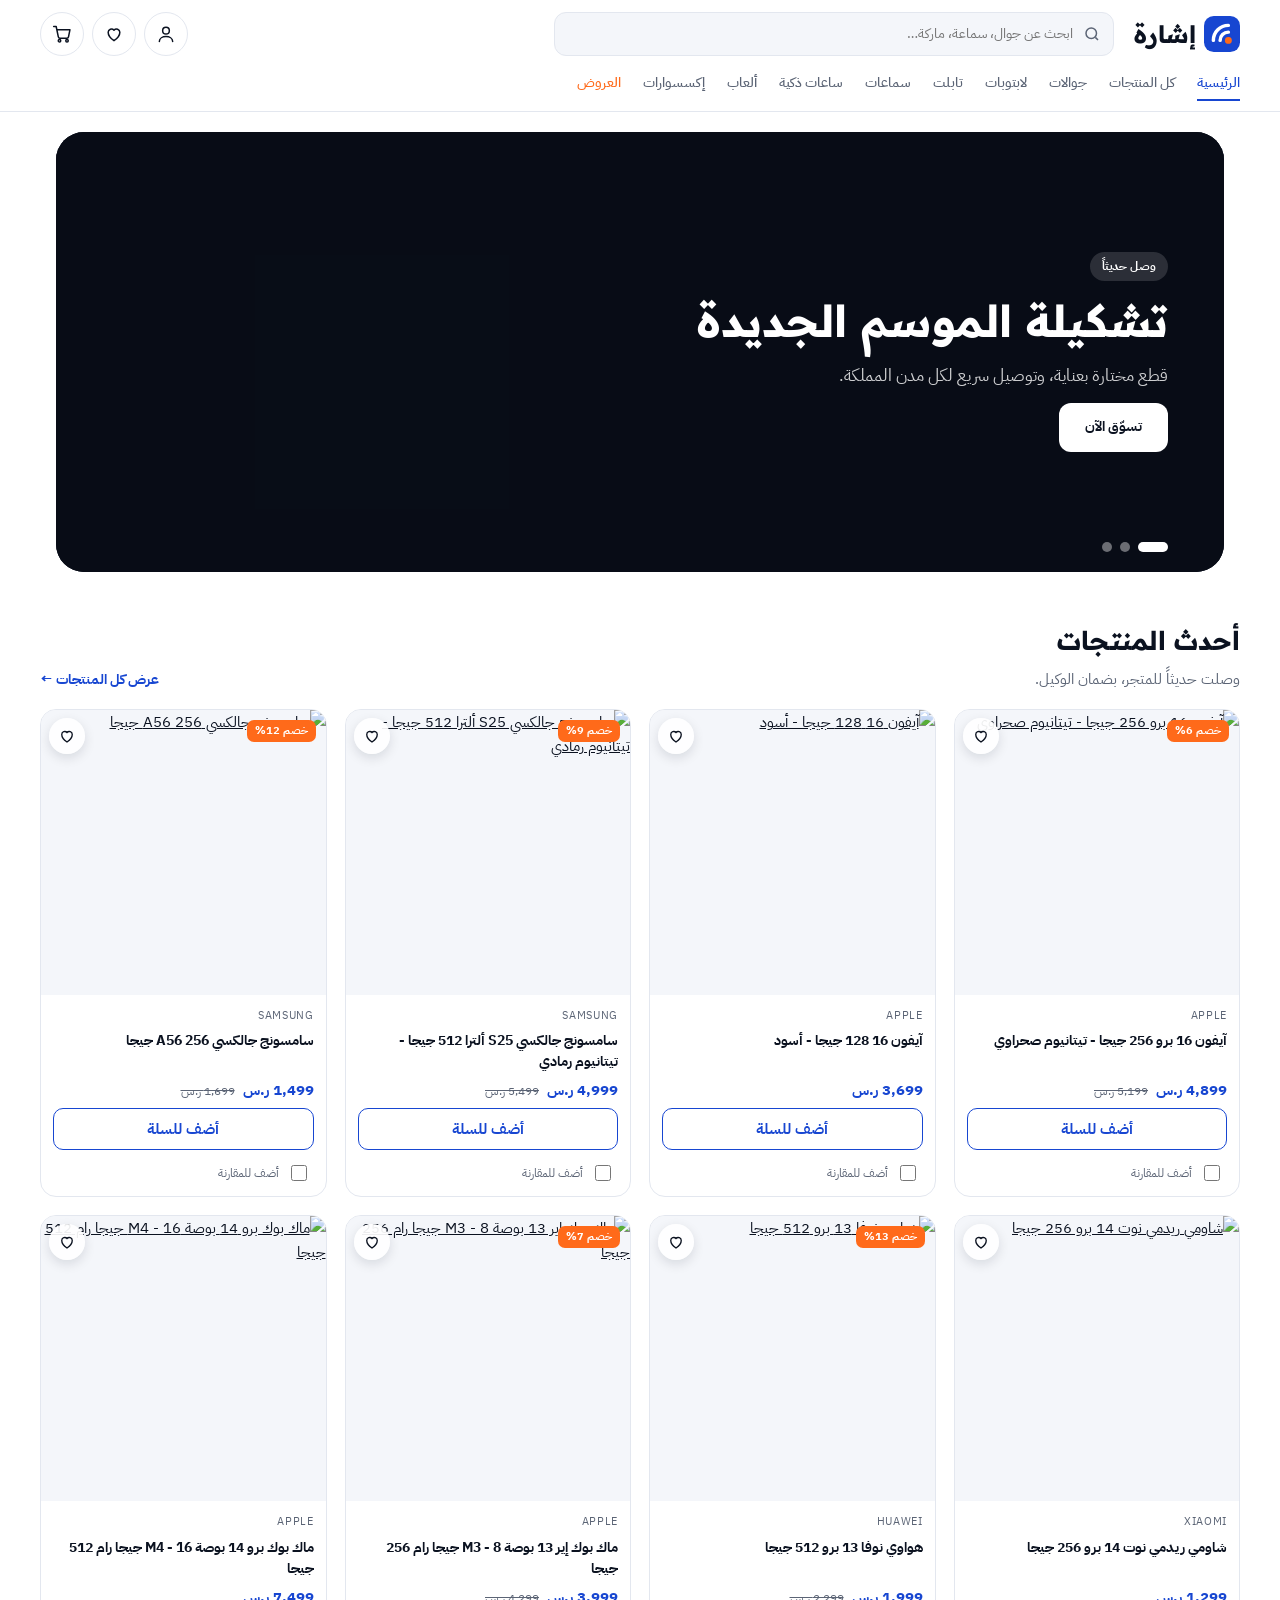
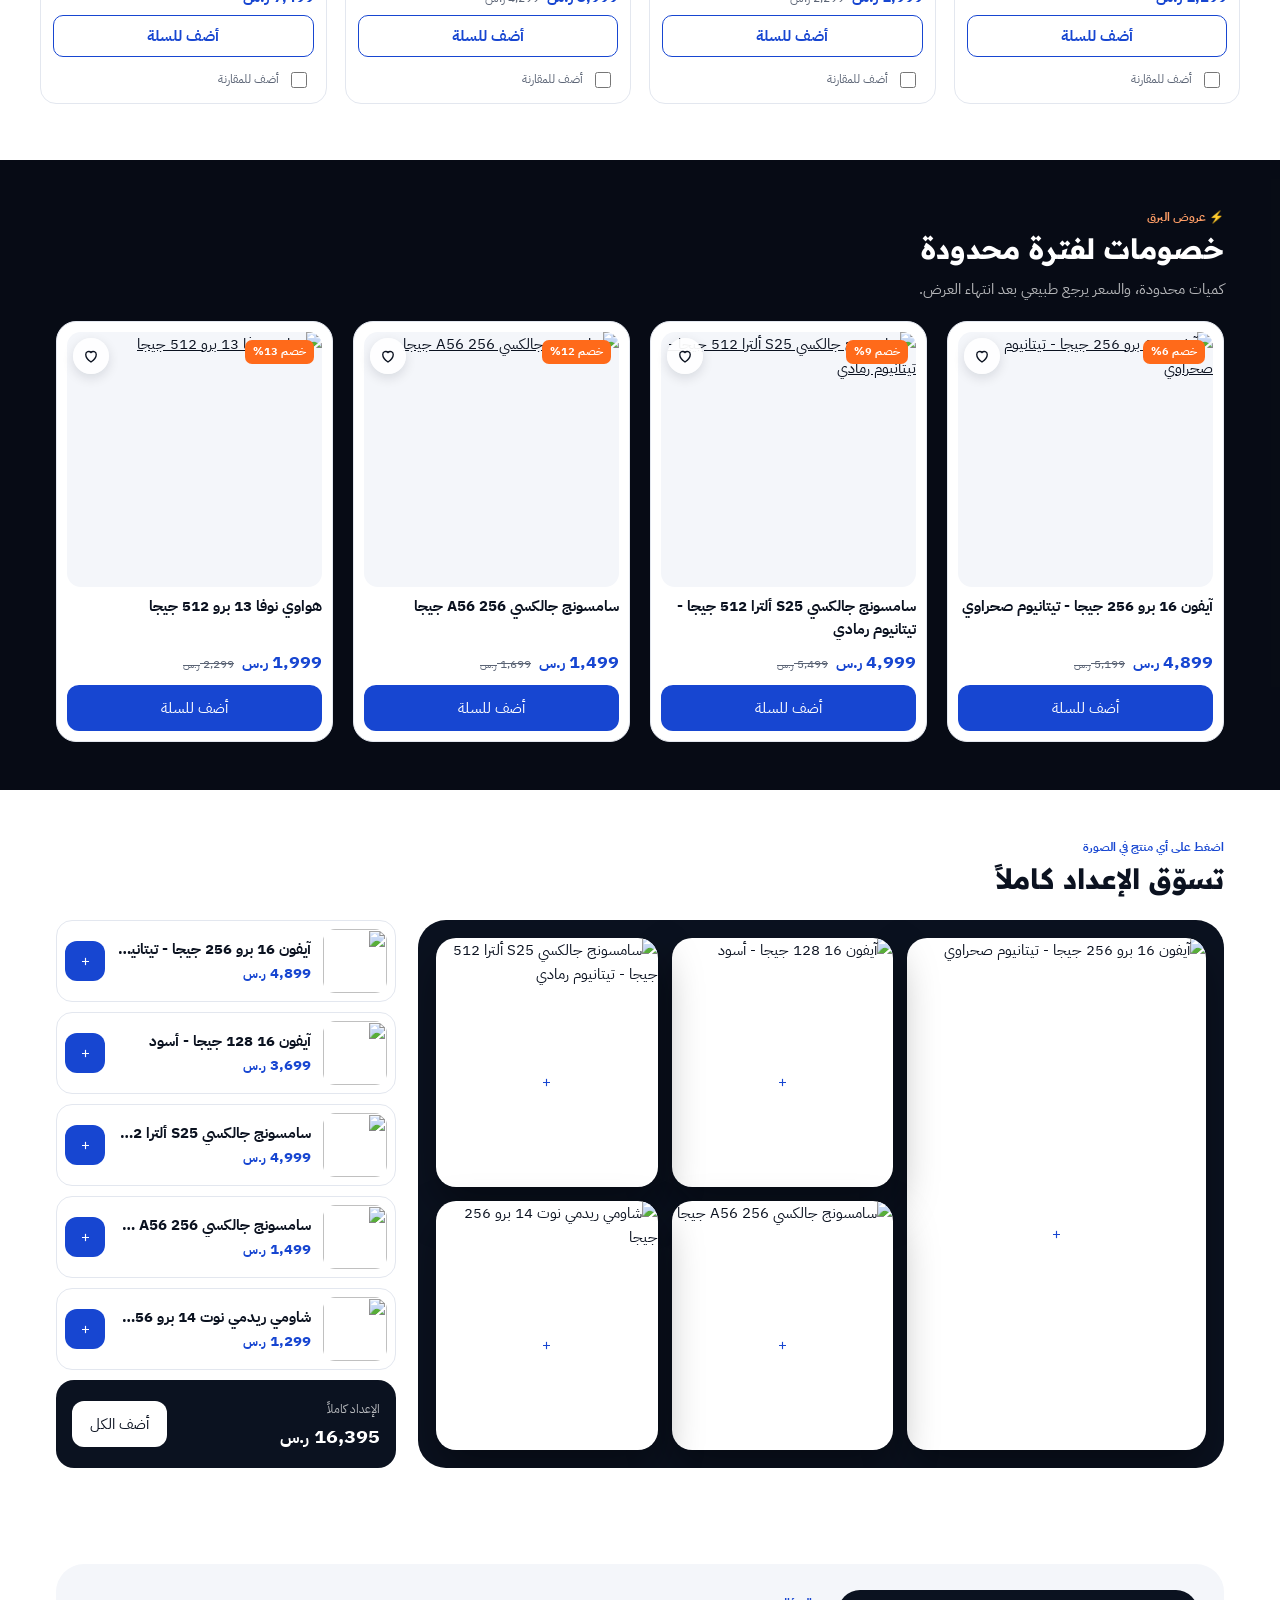
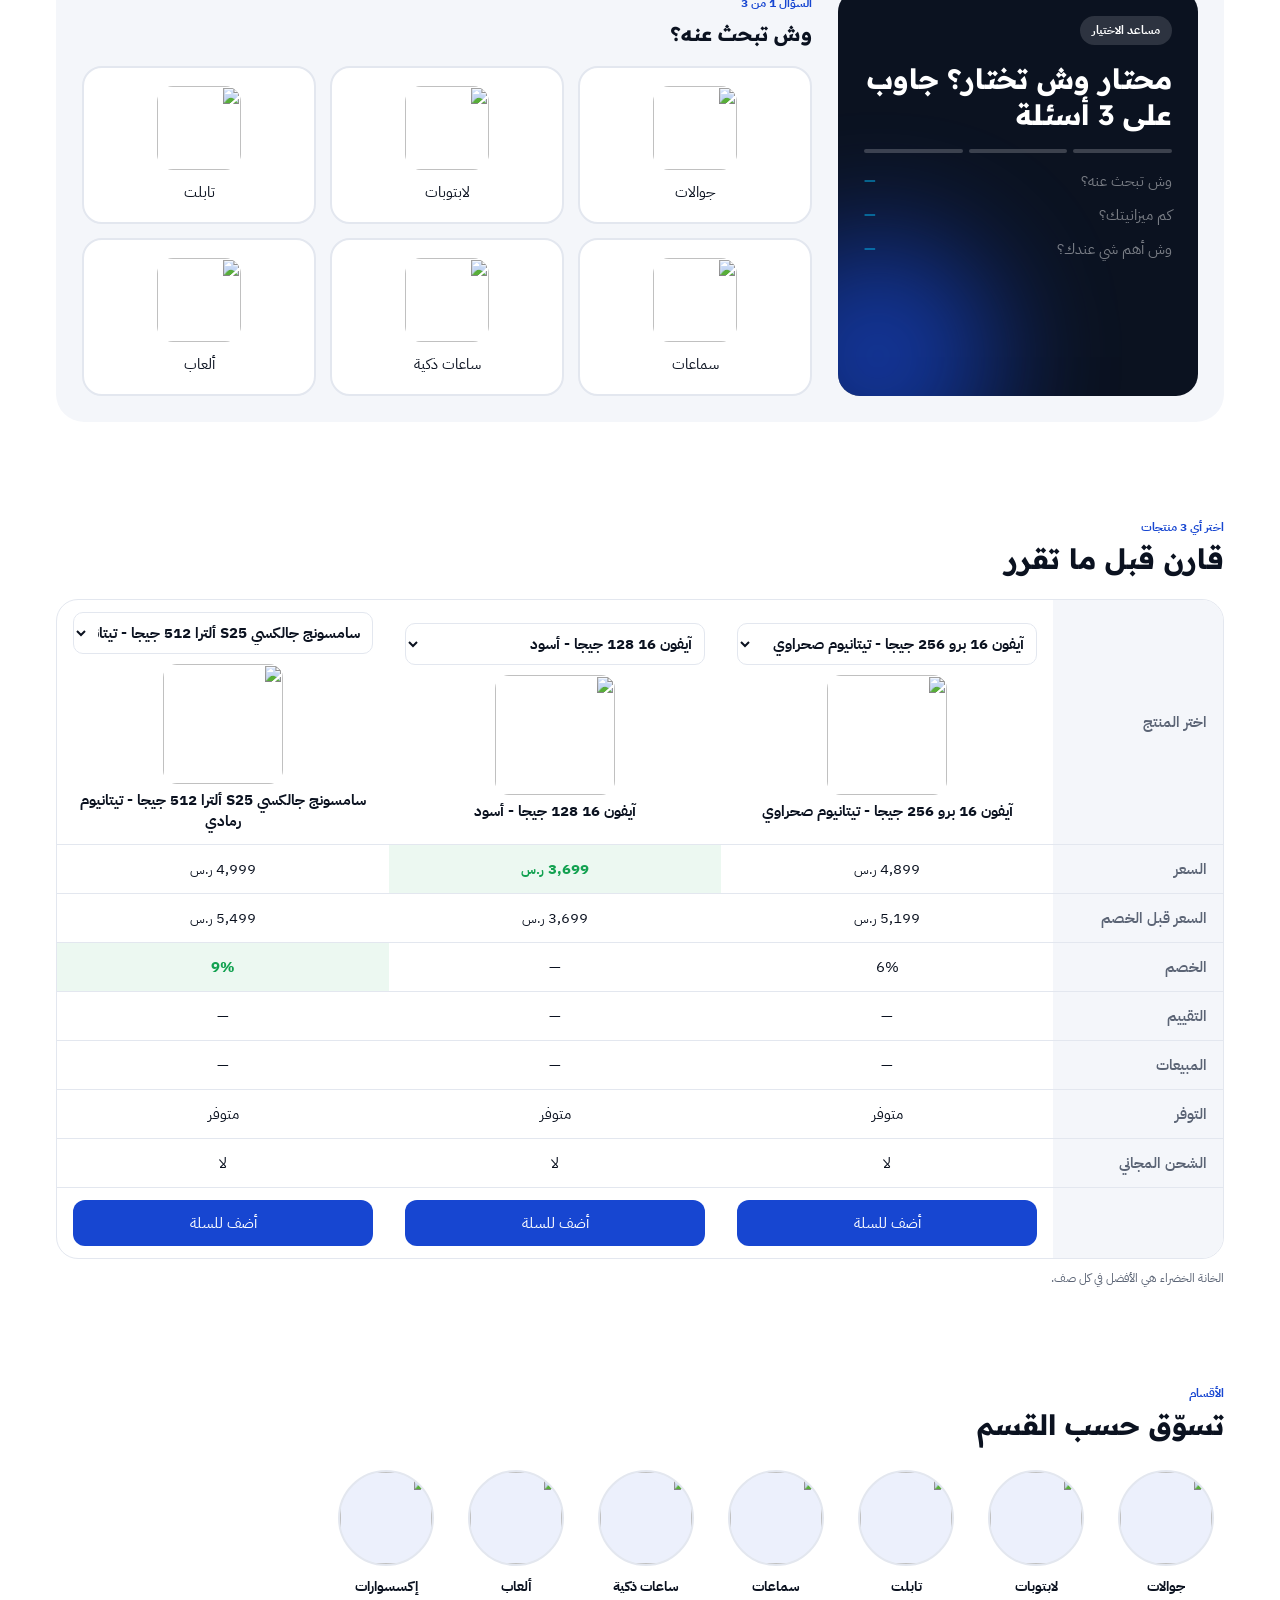
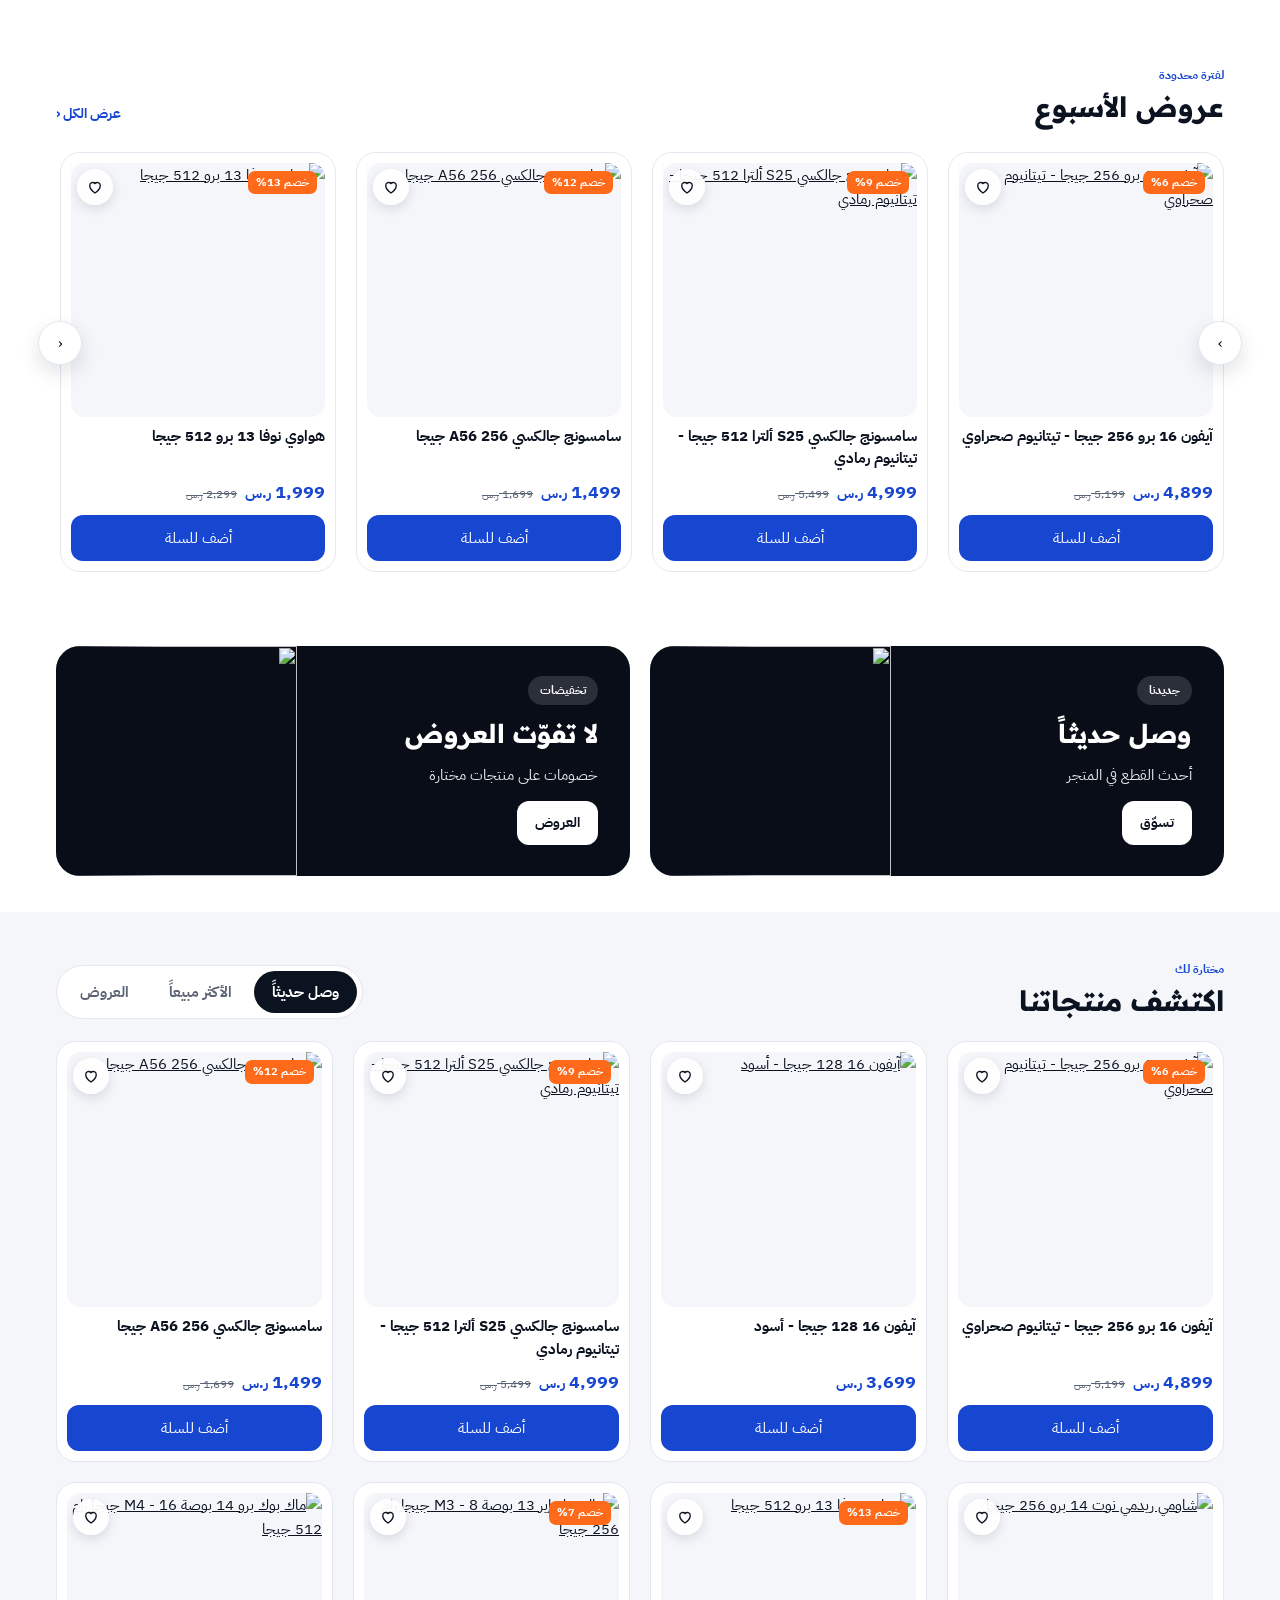
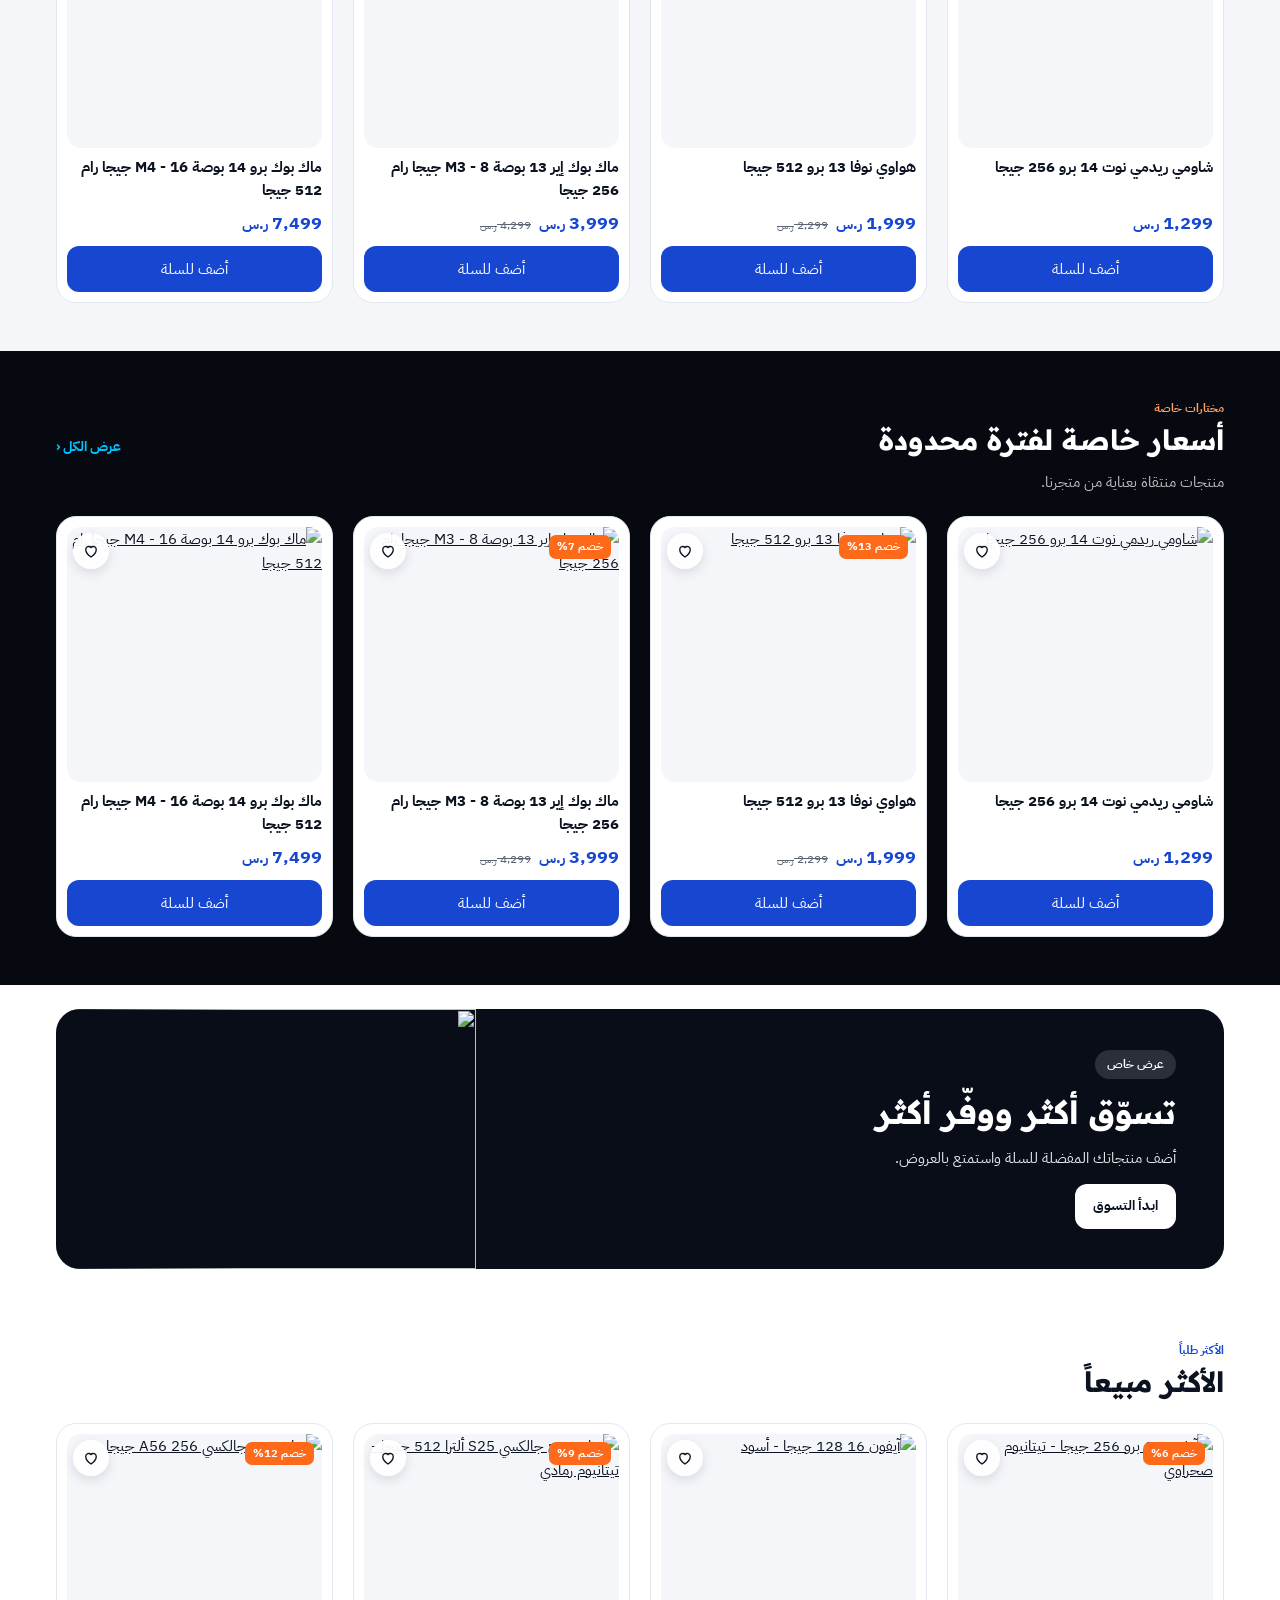
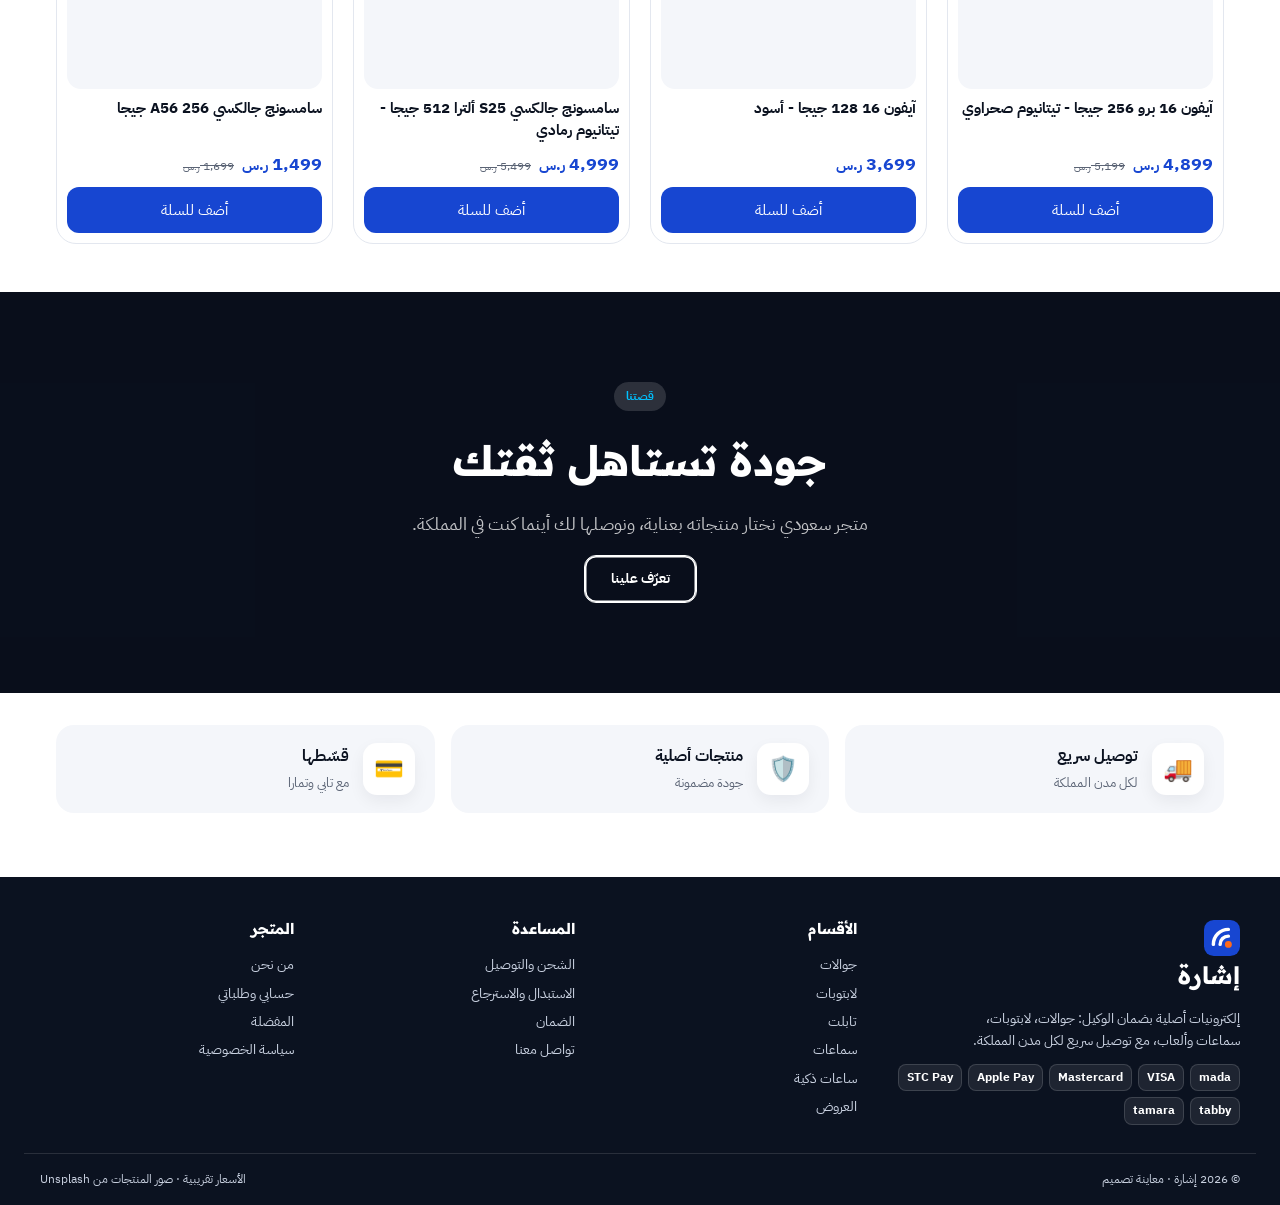
